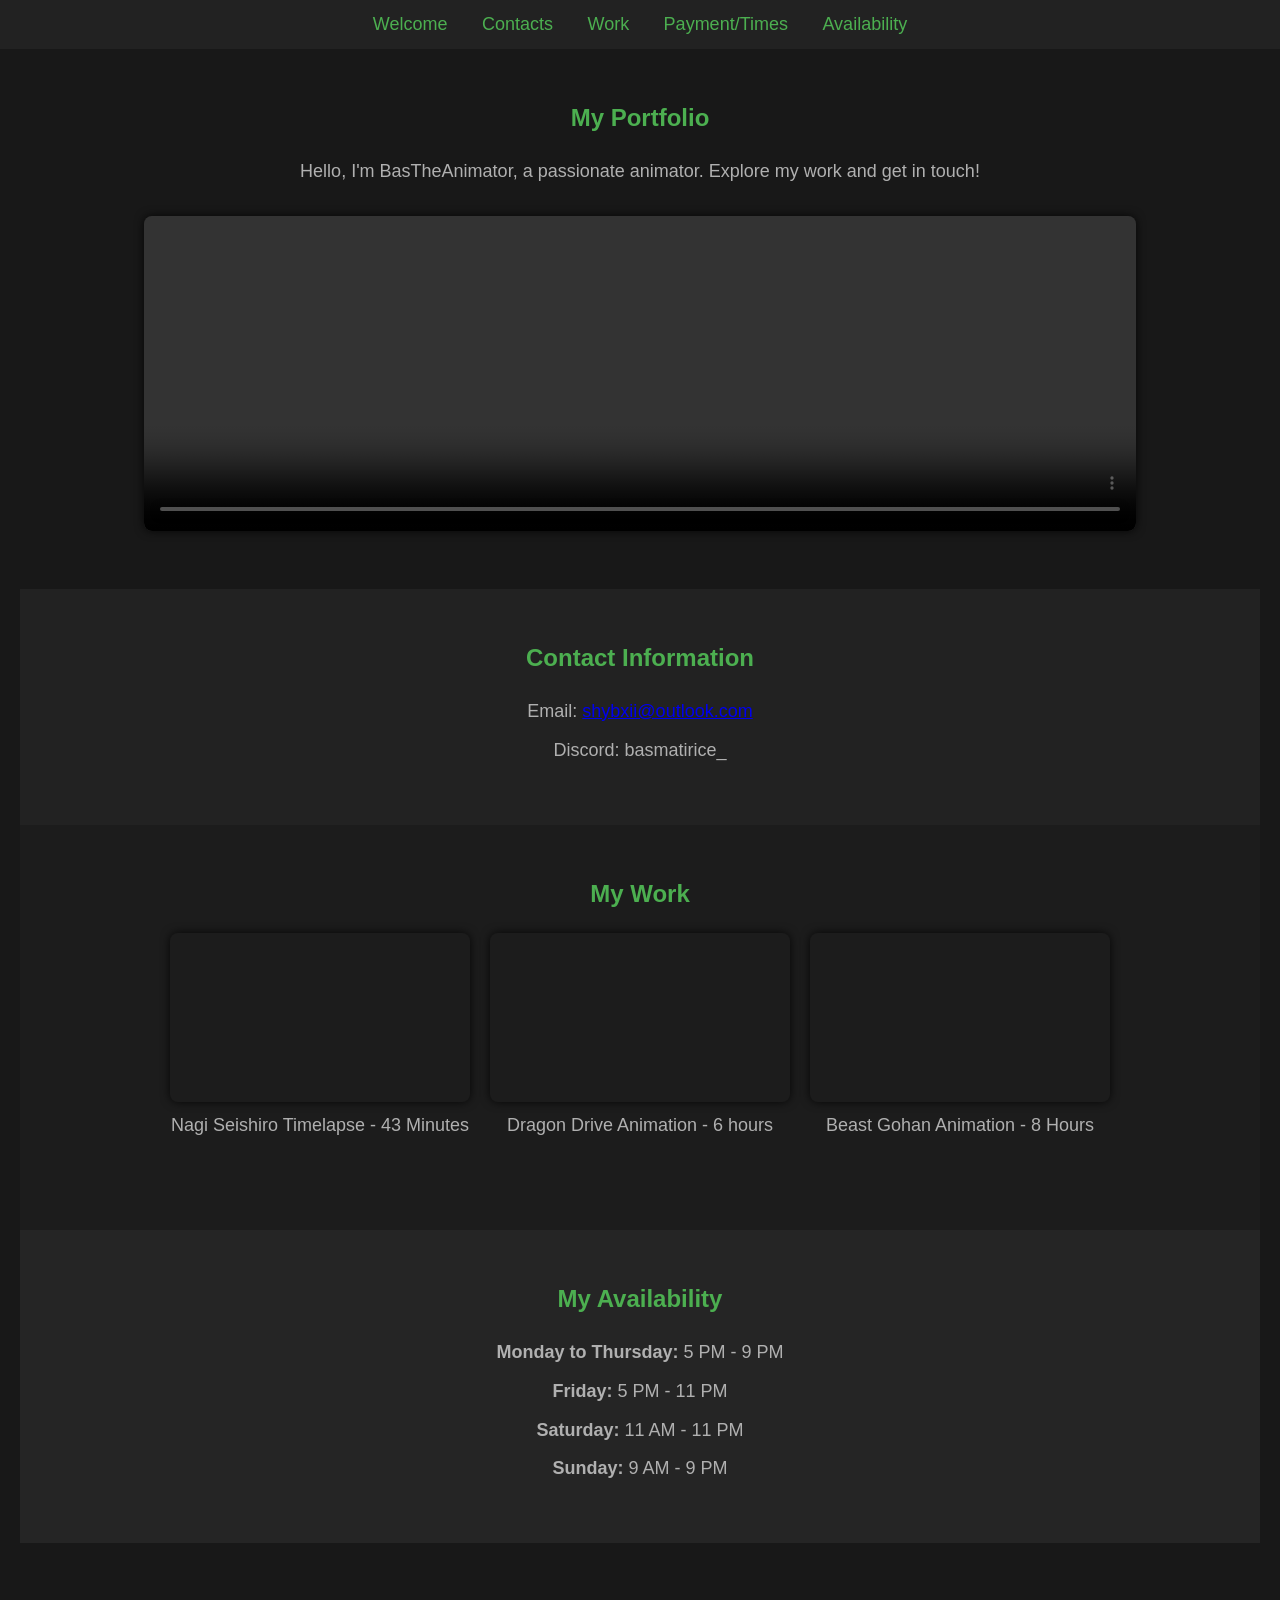
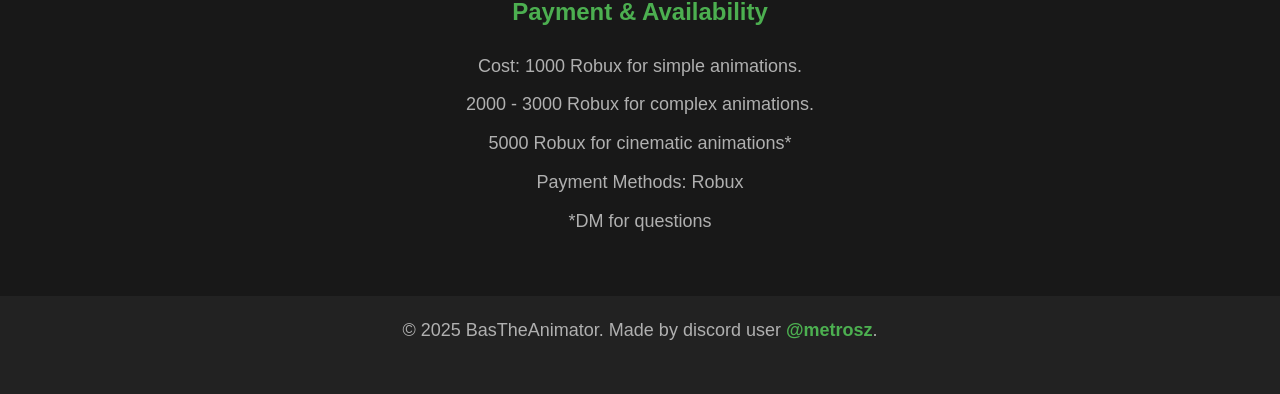
==== index.html @ d3ee1e42 "changed payment" ====
<!DOCTYPE html>
<html lang="en">
<head>
    <meta charset="UTF-8">
    <meta name="viewport" content="width=device-width, initial-scale=1.0">
    <title>BasTheAnimator Portfolio</title>
    <link rel="stylesheet" type="text/css" href="styles.css">
</head>
<body>
    <!-- Navigation Bar -->
    <nav>
        <ul>
            <li><a href="#welcome">Welcome</a></li>
            <li><a href="#contacts">Contacts</a></li>
            <li><a href="#work">Work</a></li>
            <li><a href="#payment-times">Payment/Times</a></li>
            <li><a href="#availability">Availability</a></li>
        </ul>
    </nav>

    <!-- Welcome Section -->
    <section id="welcome">
        <h1>My Portfolio</h1>
        <p>Hello, I'm BasTheAnimator, a passionate animator. Explore my work and get in touch!</p>
        <video controls autoplay muted loop width="80%" height="315">
            <source src="y2mate.com - Quick practice animation_1080p.mp4" type="video/mp4">
            Your browser does not support the video tag.
        </video>
    </section>

    <!-- Contacts Section -->
    <section id="contacts">
        <h2>Contact Information</h2>
        <ul>
            <li>Email: <a href="mailto:shybxii@outlook.com">shybxii@outlook.com</a></li>
            <li>Discord: basmatirice_</li>
        </ul>
    </section>

    <!-- Work Section -->
    <section id="work">
        <h2>My Work</h2>
        <ul>
            <li>
                <iframe width="300" height="169" src="https://www.youtube.com/embed/pqVkKJZVR_M" frameborder="0" allow="accelerometer; autoplay; clipboard-write; encrypted-media; gyroscope; picture-in-picture" allowfullscreen></iframe>
                <p>Nagi Seishiro Timelapse - 43 Minutes</p>
            </li>
            <li>
                <iframe width="300" height="169" src="https://www.youtube.com/embed/pGXO24V7-wM" frameborder="0" allow="accelerometer; autoplay; clipboard-write; encrypted-media; gyroscope; picture-in-picture" allowfullscreen></iframe>
                <p>Dragon Drive Animation - 6 hours</p>
            </li>
            <li>
                <iframe width="300" height="169" src="https://www.youtube.com/embed/mKWIWSO8eNU" frameborder="0" allow="accelerometer; autoplay; clipboard-write; encrypted-media; gyroscope; picture-in-picture" allowfullscreen></iframe>
                <p>Beast Gohan Animation - 8 Hours</p>
            </li>
        </ul>
    </section>

    <!-- Availability Section -->
    <section id="availability">
        <h2>My Availability</h2>
        <ul>
            <li><strong>Monday to Thursday:</strong> 5 PM - 9 PM</li>
            <li><strong>Friday:</strong> 5 PM - 11 PM</li>
            <li><strong>Saturday:</strong> 11 AM - 11 PM</li>
            <li><strong>Sunday:</strong> 9 AM - 9 PM</li>
        </ul>
    </section>

    <!-- Payment and Times Section -->
    <section id="payment">
        <h2>Payment & Availability</h2>
        <ul>
            <li>Cost: 1000 Robux for simple animations.</li>
            <li>2000 - 3000 Robux for complex animations.</li>
            <li>5000 Robux for cinematic animations*</li>
            <li>Payment Methods: Robux</li>
            <li>*DM for questions</li>
        </ul>
    </section>

    <!-- Footer -->
    <footer>
        <p>© 2025 BasTheAnimator. Made by discord user <a href="https://discord.com/users/metrosz" target="_blank">@metrosz</a>.</p>
    </footer>

    <!-- Link to JavaScript -->
    <script src="scripts.js"></script>
</body>
</html>
---- styles.css ----
/* Global Styles */
* {
    margin: 0;
    padding: 0;
    box-sizing: border-box;
    font-family: 'Arial', sans-serif;
}

/* Background and Text */
body {
    background-color: #181818; /* Darker background */
    color: #e0e0e0; /* Light grey text */
    line-height: 1.6;
}

/* Navigation Bar */
nav {
    background-color: #222; /* Dark background */
    padding: 10px;
}

nav ul {
    list-style-type: none;
    text-align: center;
}

nav ul li {
    display: inline-block;
    margin: 0 15px;
}

nav ul li a {
    color: #4caf50; /* Muted green color for links */
    text-decoration: none;
    font-size: 18px;
    transition: color 0.3s ease;
}

nav ul li a:hover {
    color: #80e27e; /* Light green on hover */
}

/* Section Styles */
section {
    padding: 50px 0;
    margin: 0 20px;
    text-align: center;
}

/* Alternating Section Backgrounds */
#welcome {
    background-color: #181818; /* Darkest background */
}

#contacts {
    background-color: #222; /* Darker grey */
}

#work {
    background-color: #1c1c1c; /* Even darker grey */
}

#availability {
    background-color: #252525; /* Slightly lighter dark grey */
}

#payment-times {
    background-color: #1f1f1f; /* Dark grey */
}

/* Headings */
h1, h2 {
    color: #4caf50; /* Muted green color for headings */
    margin-bottom: 20px;
}

p {
    font-size: 18px;
    color: #b0b0b0; /* Light grey for paragraphs */
    margin-bottom: 30px;
}

/* Video Section: Horizontally displayed videos */
#work ul {
    display: flex;
    justify-content: center;
    gap: 20px;
}

#work ul li {
    list-style-type: none;
}

video, iframe {
    max-width: 100%;
    border-radius: 8px;
    box-shadow: 0 0 10px rgba(0, 0, 0, 0.8);
}

#work ul li:first-child iframe {
    border: none; /* Remove border from the top video */
}

/* List Styles */
ul {
    list-style-type: none;
    margin: 0;
    padding: 0;
}

ul li {
    font-size: 18px;
    color: #b0b0b0;
    margin-bottom: 10px;
}

/* Footer Styles */
footer {
    background-color: #222; /* Dark footer */
    padding: 20px;
    text-align: center;
    color: #e0e0e0;
}

footer a {
    color: #4caf50;
    text-decoration: none;
    font-weight: bold;
}

footer a:hover {
    color: #80e27e;
}

/* Responsive Design */
@media (max-width: 768px) {
    nav ul li {
        display: block;
        margin: 10px 0;
    }

    section {
        padding: 30px 0;
    }

    h1, h2 {
        font-size: 24px;
    }

    /* Stack the videos vertically on smaller screens */
    #work ul {
        flex-direction: column;
    }
}
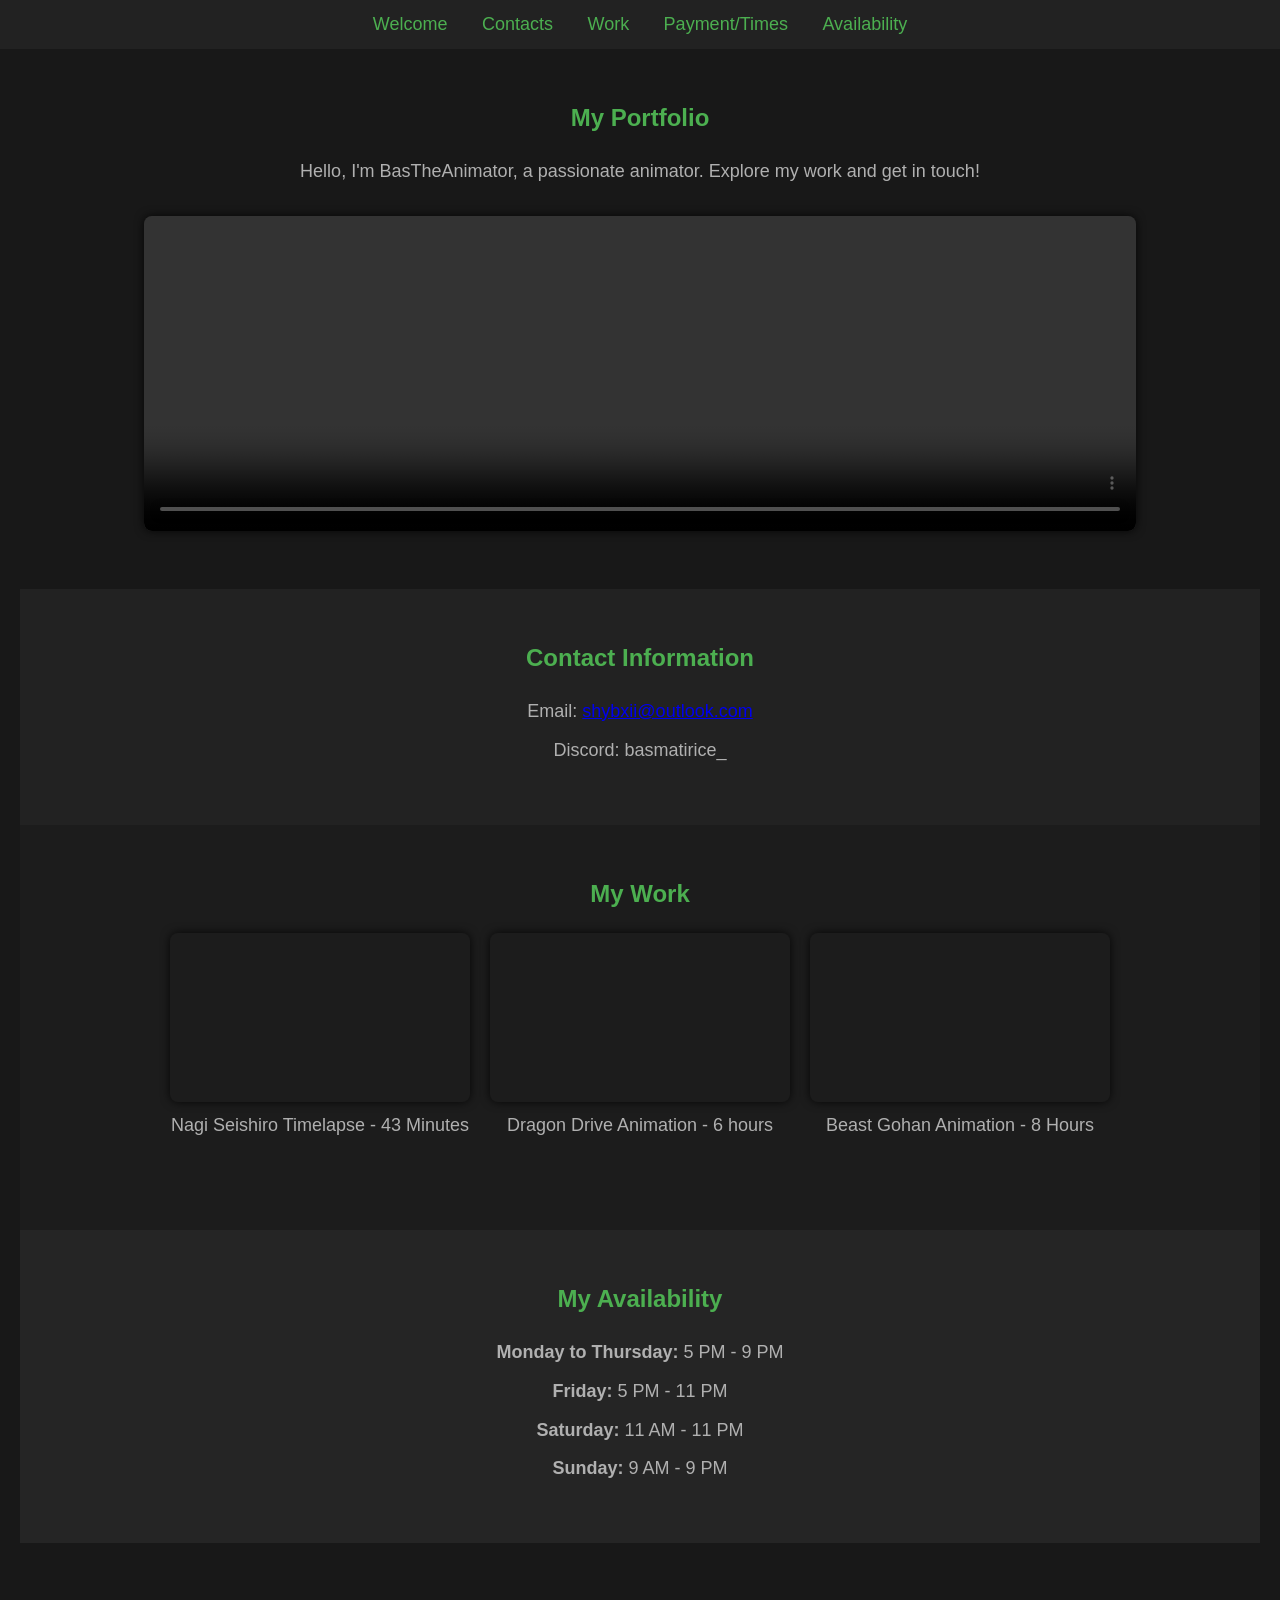
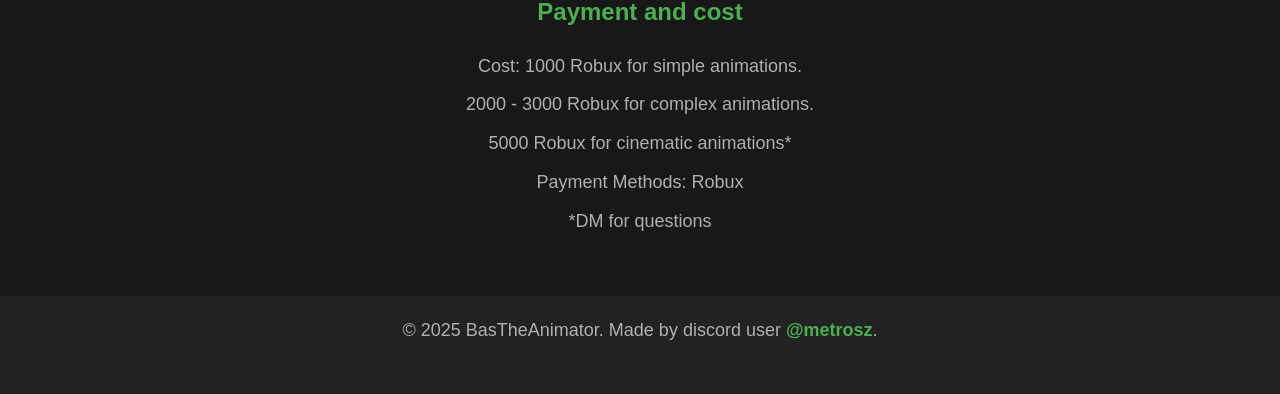
==== commit 0413c0b3: "Update index.html" ====
--- a/index.html
+++ b/index.html
@@ -69,7 +69,7 @@
 
     <!-- Payment and Times Section -->
     <section id="payment">
-        <h2>Payment & Availability</h2>
+        <h2>Payment and cost</h2>
         <ul>
             <li>Cost: 1000 Robux for simple animations.</li>
             <li>2000 - 3000 Robux for complex animations.</li>
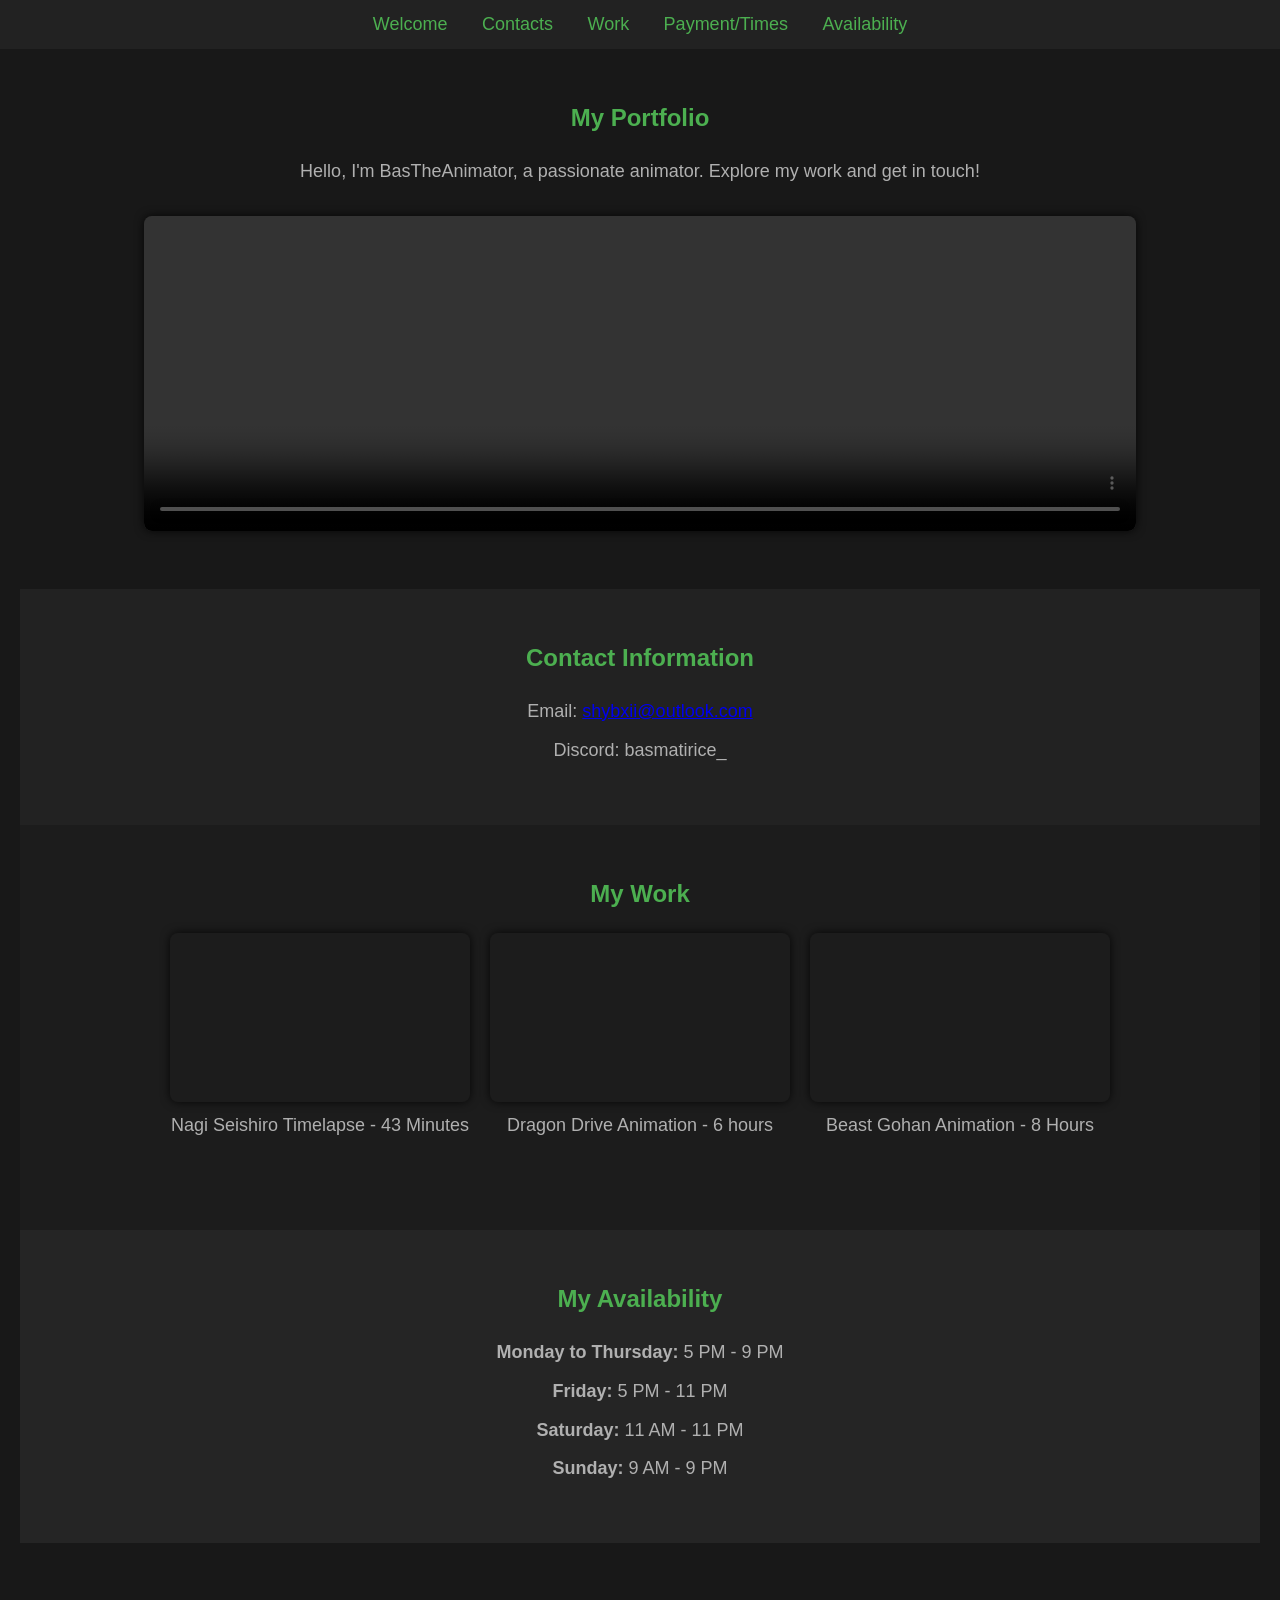
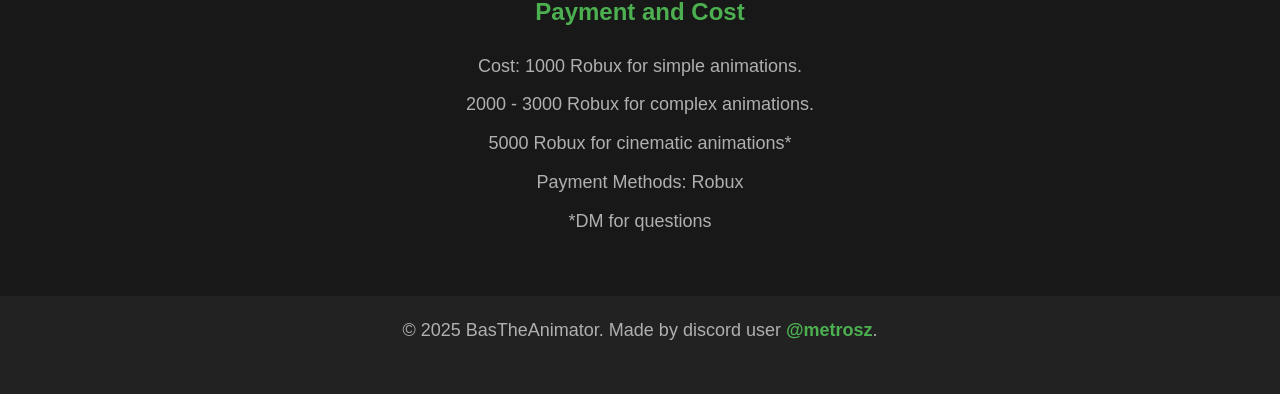
==== commit d2a0bbd1: "Update index.html" ====
--- a/index.html
+++ b/index.html
@@ -69,7 +69,7 @@
 
     <!-- Payment and Times Section -->
     <section id="payment">
-        <h2>Payment and cost</h2>
+        <h2>Payment and Cost</h2>
         <ul>
             <li>Cost: 1000 Robux for simple animations.</li>
             <li>2000 - 3000 Robux for complex animations.</li>
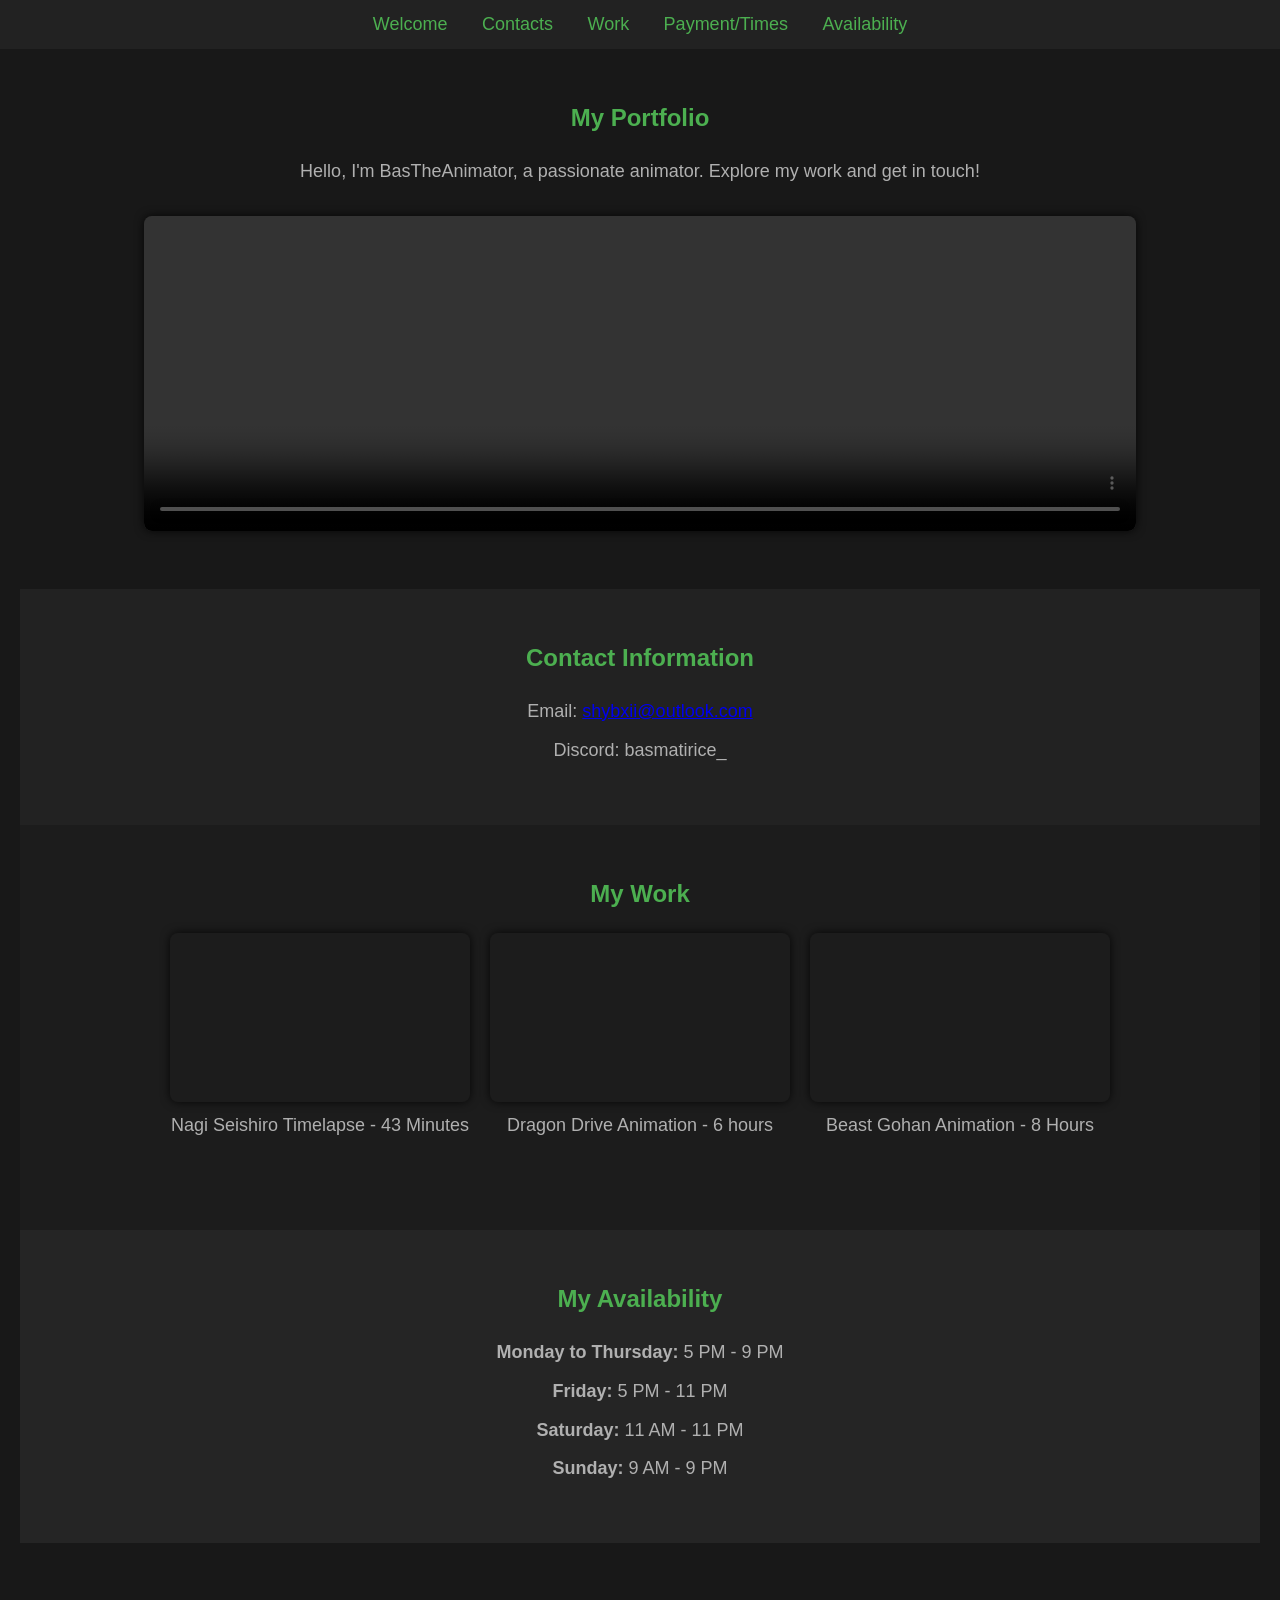
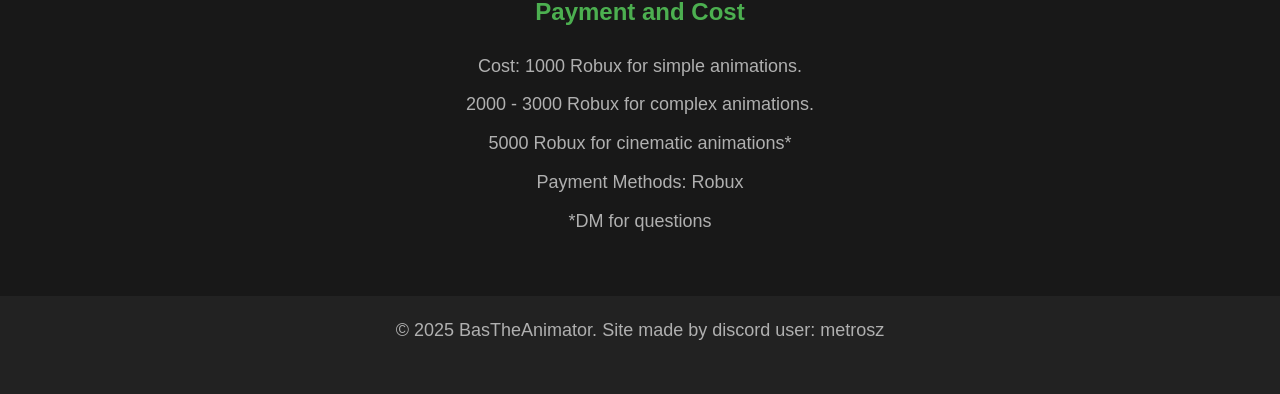
==== commit 6709d58c: "chnaged site mmade by metrosz to discord user" ====
--- a/index.html
+++ b/index.html
@@ -81,7 +81,7 @@
 
     <!-- Footer -->
     <footer>
-        <p>© 2025 BasTheAnimator. Made by discord user <a href="https://discord.com/users/metrosz" target="_blank">@metrosz</a>.</p>
+        <p>© 2025 BasTheAnimator. Site made by discord user: metrosz</p>
     </footer>
 
     <!-- Link to JavaScript -->
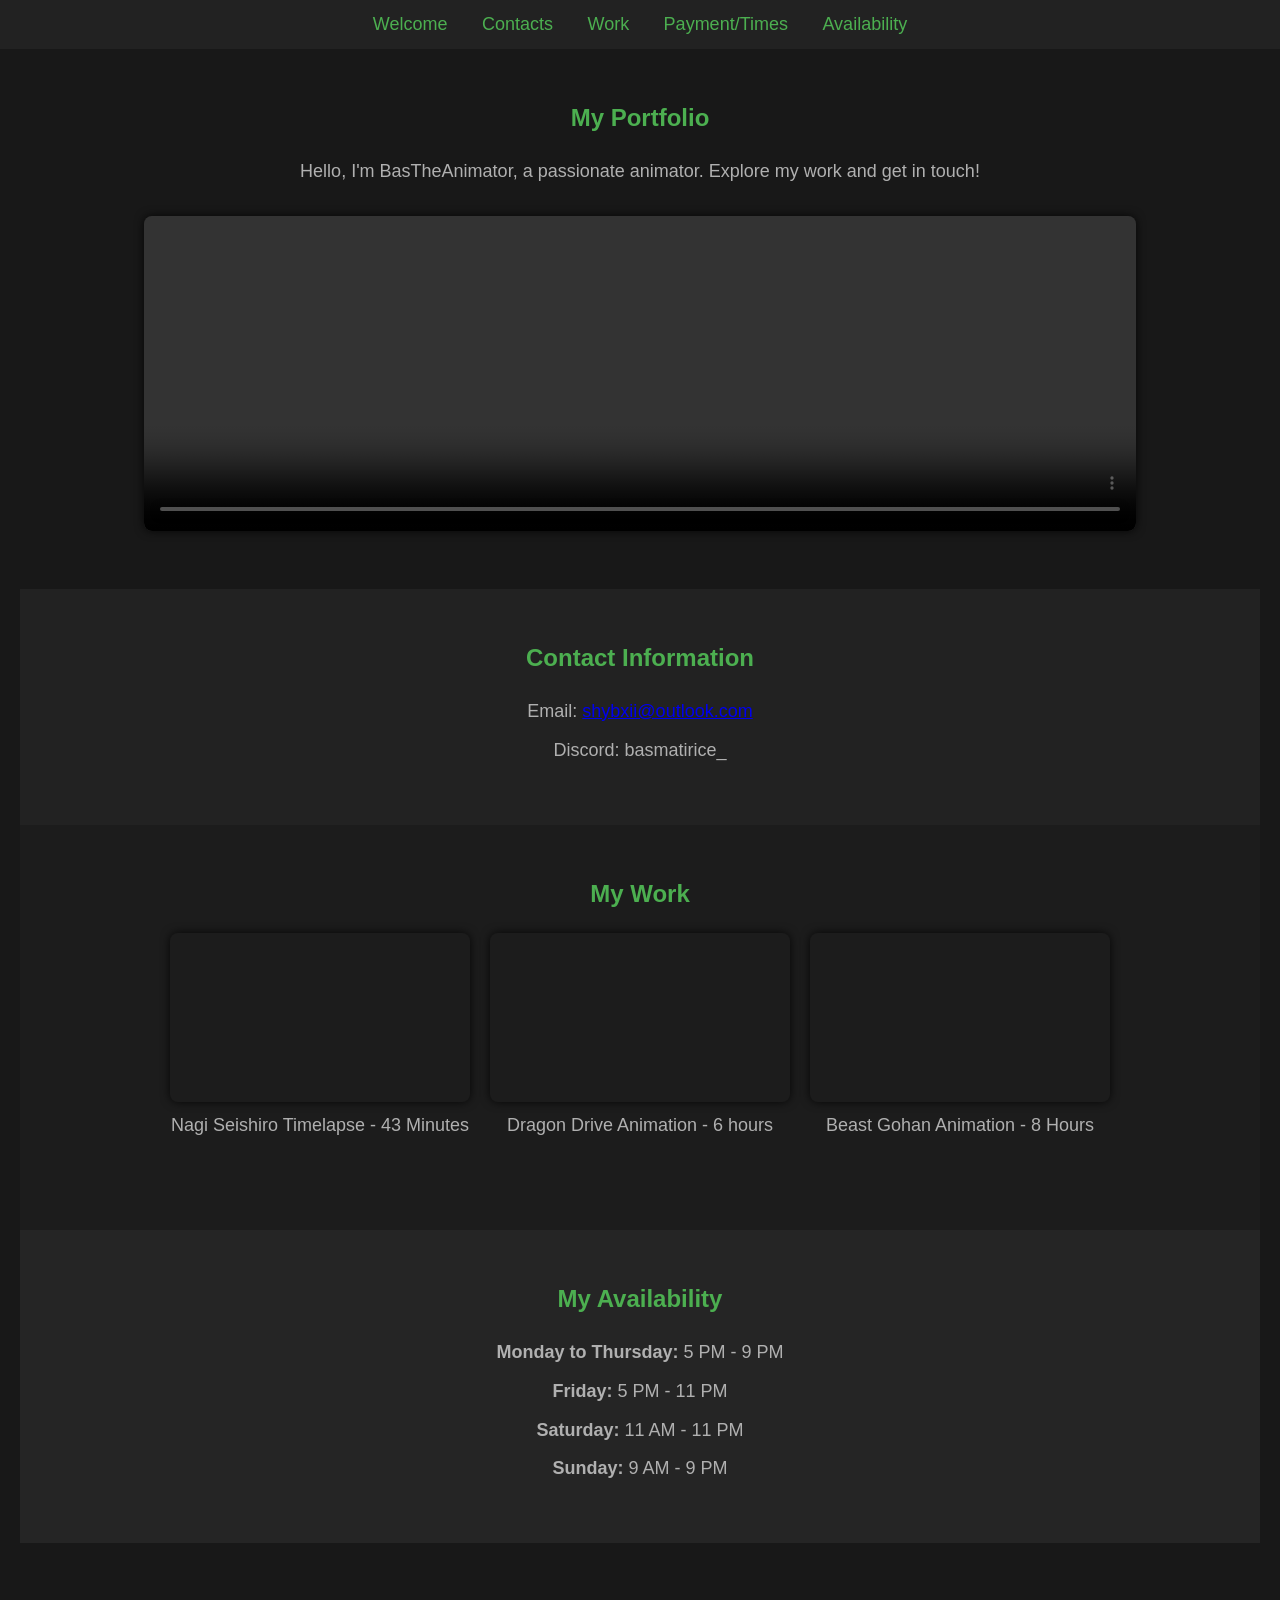
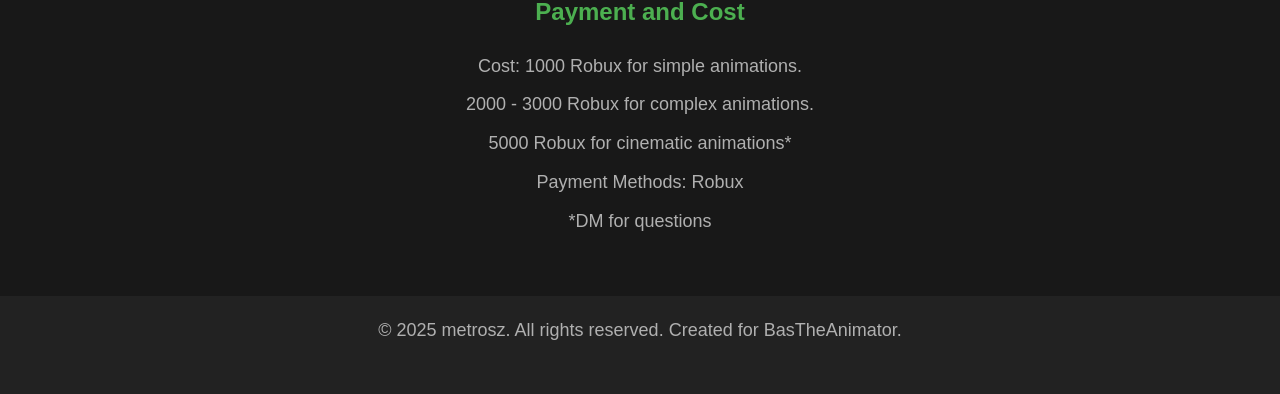
==== commit a7266d69: "Video not diplaying" ====
--- a/index.html
+++ b/index.html
@@ -81,7 +81,7 @@
 
     <!-- Footer -->
     <footer>
-        <p>© 2025 BasTheAnimator. Site made by discord user: metrosz</p>
+        <p>© 2025 metrosz. All rights reserved. Created for BasTheAnimator.</p>
     </footer>
 
     <!-- Link to JavaScript -->
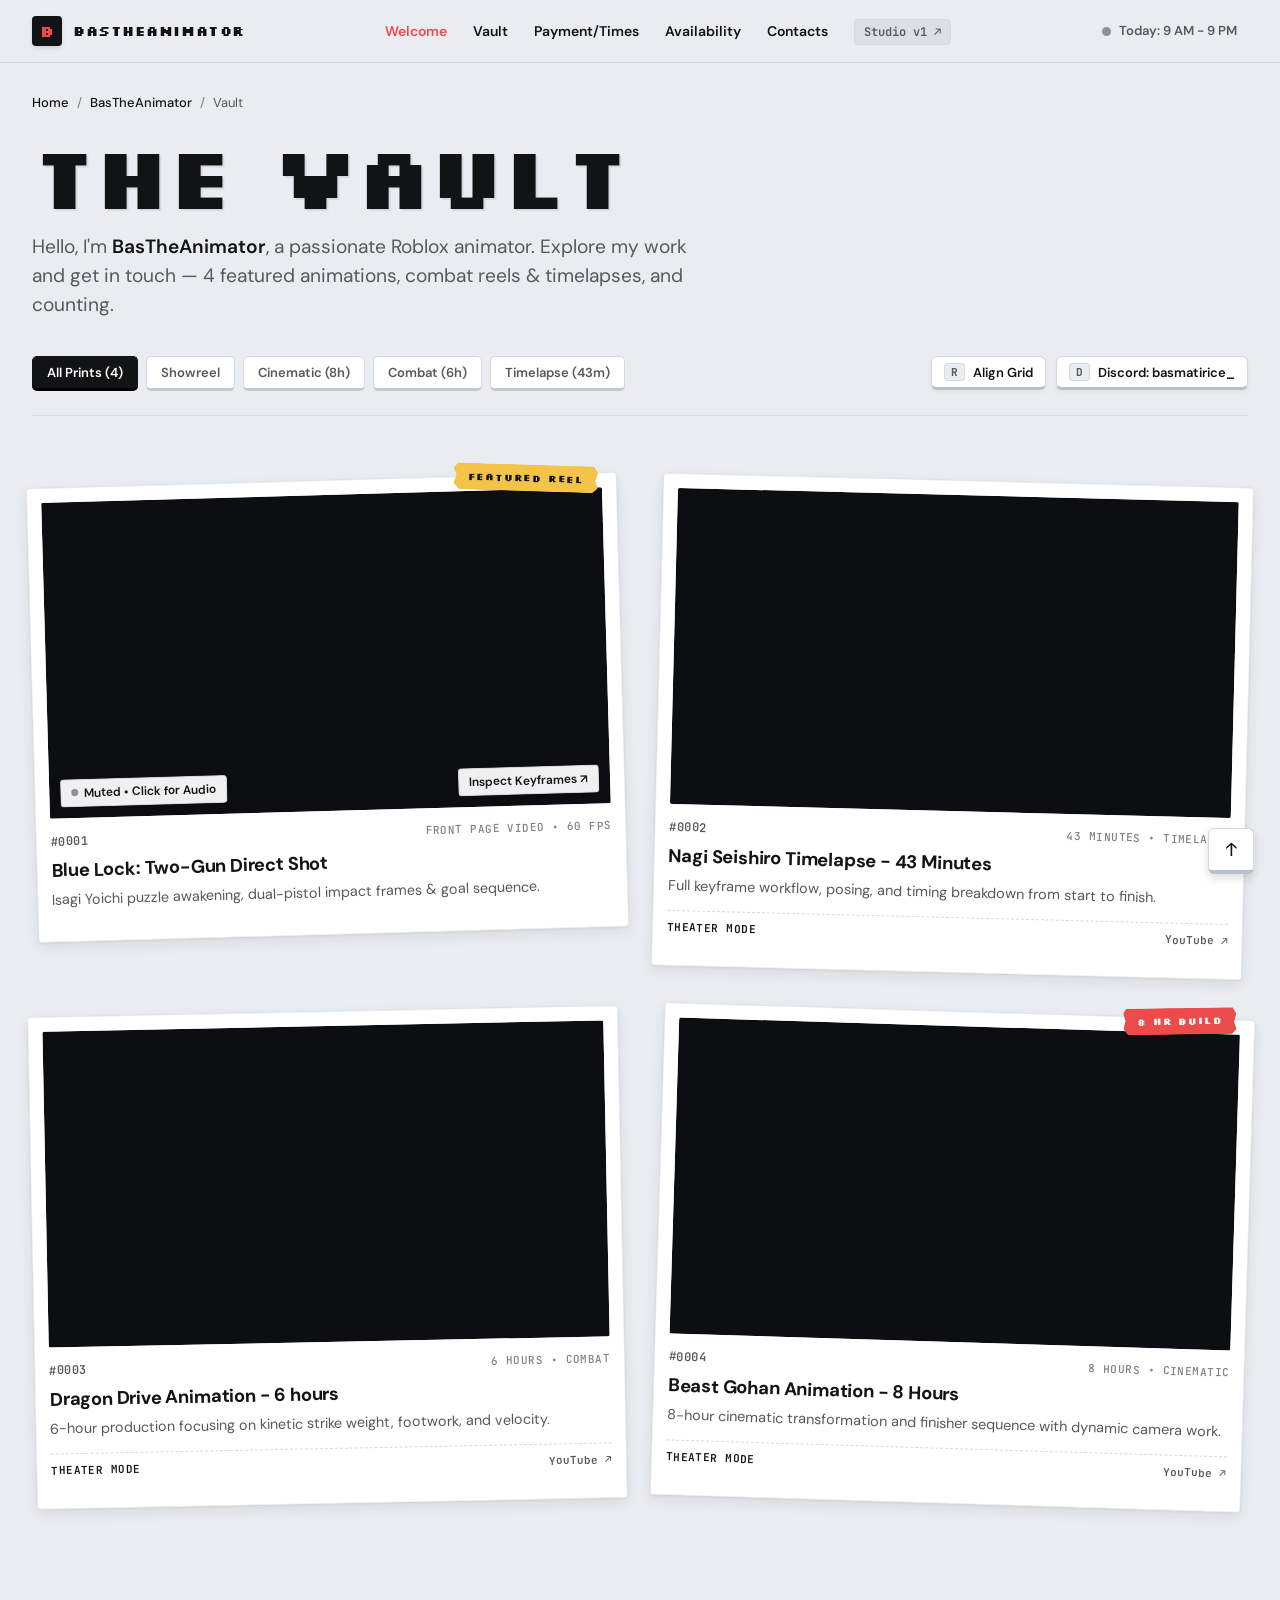
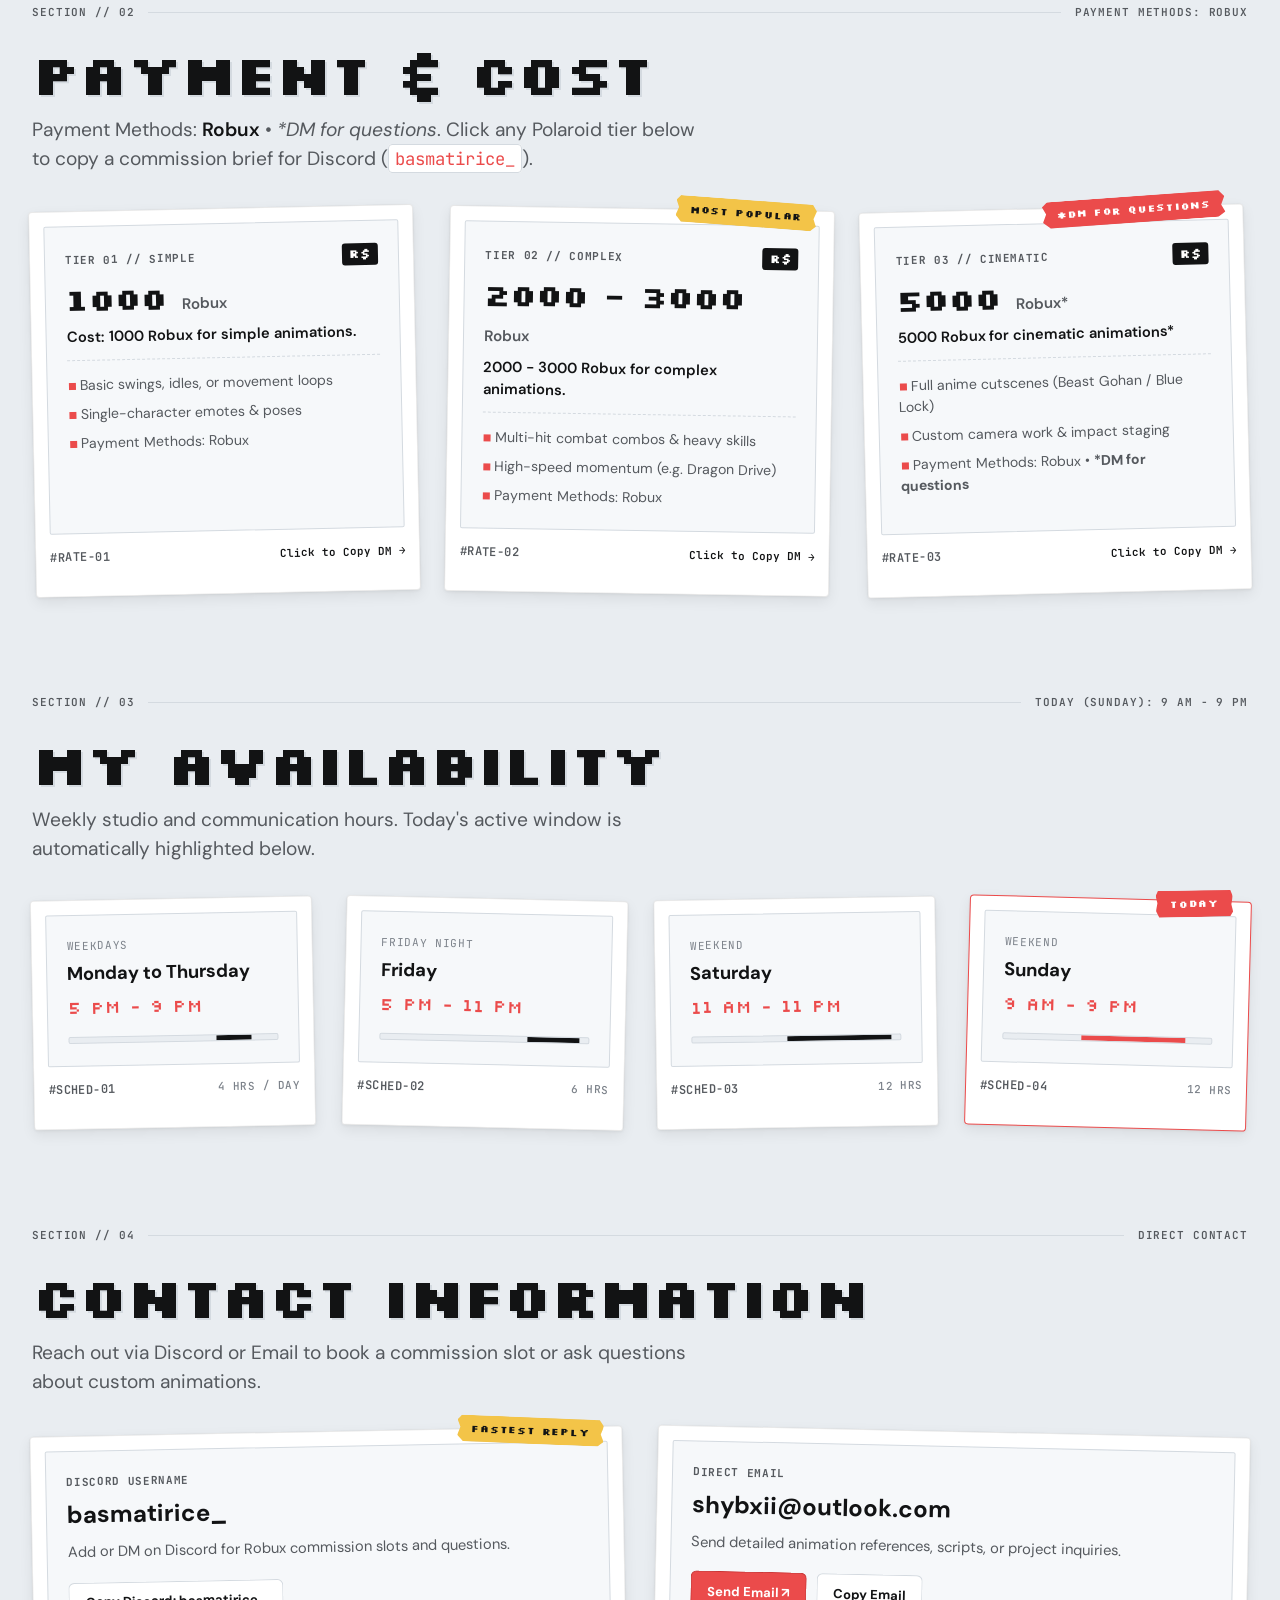
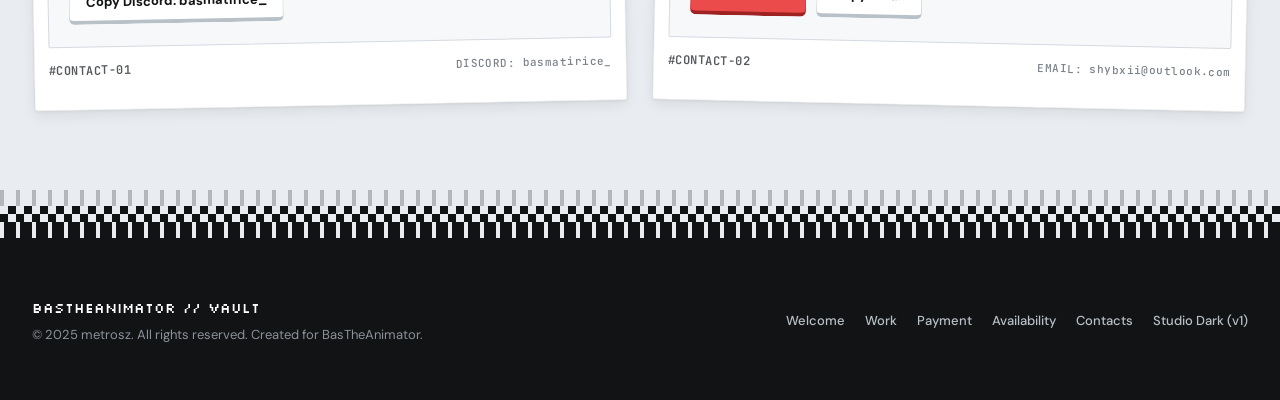
==== commit d91bfb45: "Redesign portfolio with Vault style and Studio Dark v1" ====
--- a/index.html
+++ b/index.html
@@ -3,88 +3,527 @@
 <head>
     <meta charset="UTF-8">
     <meta name="viewport" content="width=device-width, initial-scale=1.0">
-    <title>BasTheAnimator Portfolio</title>
+    <title>BasTheAnimator / THE VAULT — Roblox Animation Portfolio</title>
+    <meta name="description" content="Hello, I'm BasTheAnimator, a passionate Roblox animator. Explore my animation vault, Robux commission rates, availability, and contact info.">
+    <!-- Google Fonts: Silkscreen (8-bit Pixel Display), DM Sans (Clean UI Body), JetBrains Mono (Archive IDs) -->
+    <link rel="preconnect" href="https://fonts.googleapis.com">
+    <link rel="preconnect" href="https://fonts.gstatic.com" crossorigin>
+    <link href="https://fonts.googleapis.com/css2?family=DM+Sans:ital,opsz,wght@0,9..40,400;0,9..40,500;0,9..40,600;0,9..40,700;1,9..40,400&family=JetBrains+Mono:wght@400;500;600;700&family=Silkscreen:wght@400;700&display=swap" rel="stylesheet">
     <link rel="stylesheet" type="text/css" href="styles.css">
 </head>
 <body>
-    <!-- Navigation Bar -->
-    <nav>
-        <ul>
-            <li><a href="#welcome">Welcome</a></li>
-            <li><a href="#contacts">Contacts</a></li>
-            <li><a href="#work">Work</a></li>
-            <li><a href="#payment-times">Payment/Times</a></li>
-            <li><a href="#availability">Availability</a></li>
-        </ul>
-    </nav>
-
-    <!-- Welcome Section -->
-    <section id="welcome">
-        <h1>My Portfolio</h1>
-        <p>Hello, I'm BasTheAnimator, a passionate animator. Explore my work and get in touch!</p>
-        <video controls autoplay muted loop width="80%" height="315">
-            <source src="y2mate.com - Quick practice animation_1080p.mp4" type="video/mp4">
-            Your browser does not support the video tag.
-        </video>
-    </section>
-
-    <!-- Contacts Section -->
-    <section id="contacts">
-        <h2>Contact Information</h2>
-        <ul>
-            <li>Email: <a href="mailto:shybxii@outlook.com">shybxii@outlook.com</a></li>
-            <li>Discord: basmatirice_</li>
-        </ul>
-    </section>
-
-    <!-- Work Section -->
-    <section id="work">
-        <h2>My Work</h2>
-        <ul>
-            <li>
-                <iframe width="300" height="169" src="https://www.youtube.com/embed/pqVkKJZVR_M" frameborder="0" allow="accelerometer; autoplay; clipboard-write; encrypted-media; gyroscope; picture-in-picture" allowfullscreen></iframe>
-                <p>Nagi Seishiro Timelapse - 43 Minutes</p>
-            </li>
-            <li>
-                <iframe width="300" height="169" src="https://www.youtube.com/embed/pGXO24V7-wM" frameborder="0" allow="accelerometer; autoplay; clipboard-write; encrypted-media; gyroscope; picture-in-picture" allowfullscreen></iframe>
-                <p>Dragon Drive Animation - 6 hours</p>
-            </li>
-            <li>
-                <iframe width="300" height="169" src="https://www.youtube.com/embed/mKWIWSO8eNU" frameborder="0" allow="accelerometer; autoplay; clipboard-write; encrypted-media; gyroscope; picture-in-picture" allowfullscreen></iframe>
-                <p>Beast Gohan Animation - 8 Hours</p>
-            </li>
-        </ul>
-    </section>
-
-    <!-- Availability Section -->
-    <section id="availability">
-        <h2>My Availability</h2>
-        <ul>
-            <li><strong>Monday to Thursday:</strong> 5 PM - 9 PM</li>
-            <li><strong>Friday:</strong> 5 PM - 11 PM</li>
-            <li><strong>Saturday:</strong> 11 AM - 11 PM</li>
-            <li><strong>Sunday:</strong> 9 AM - 9 PM</li>
-        </ul>
-    </section>
-
-    <!-- Payment and Times Section -->
-    <section id="payment">
-        <h2>Payment and Cost</h2>
-        <ul>
-            <li>Cost: 1000 Robux for simple animations.</li>
-            <li>2000 - 3000 Robux for complex animations.</li>
-            <li>5000 Robux for cinematic animations*</li>
-            <li>Payment Methods: Robux</li>
-            <li>*DM for questions</li>
-        </ul>
-    </section>
-
-    <!-- Footer -->
-    <footer>
-        <p>© 2025 metrosz. All rights reserved. Created for BasTheAnimator.</p>
+    <!-- Top Header Bar (Ohnyfans / Vault Style) -->
+    <header class="vault-header" id="top">
+        <div class="vault-header__inner">
+            <!-- Left: Pixel Avatar + Wordmark -->
+            <a href="#welcome" class="vault-brand">
+                <span class="vault-brand__avatar" aria-hidden="true">
+                    <span class="avatar-pixel-icon">B</span>
+                </span>
+                <span class="vault-brand__wordmark">BASTHEANIMATOR</span>
+            </a>
+
+            <!-- Center: Clean Horizontal Nav Links -->
+            <nav class="vault-nav" aria-label="Primary Navigation">
+                <ul class="vault-nav__list" id="navLinks">
+                    <li><a href="#welcome" class="vault-nav__link">Welcome</a></li>
+                    <li><a href="#work" class="vault-nav__link is-active">Vault</a></li>
+                    <li><a href="#payment-times" class="vault-nav__link">Payment/Times</a></li>
+                    <li><a href="#availability" class="vault-nav__link">Availability</a></li>
+                    <li><a href="#contacts" class="vault-nav__link">Contacts</a></li>
+                    <li><a href="studio.html" class="vault-nav__link vault-nav__link--alt" title="Switch to saved Dark Studio design">Studio v1 &nearr;</a></li>
+                </ul>
+            </nav>
+
+            <!-- Right: Live Schedule Status Pill -->
+            <div class="vault-header__right">
+                <a href="#availability" class="live-pill" id="headerStatusPill" title="View weekly availability schedule">
+                    <span class="live-pill__dot" id="headerStatusDot"></span>
+                    <span class="live-pill__text" id="headerStatusText">Commissions Open</span>
+                </a>
+                <button class="mobile-toggle" id="mobileMenuBtn" aria-label="Toggle Menu" aria-expanded="false">
+                    <span></span><span></span><span></span>
+                </button>
+            </div>
+        </div>
+    </header>
+
+    <main class="vault-main">
+        <!-- Welcome & Vault Hero Section -->
+        <section id="welcome" class="vault-hero">
+            <div class="vault-container">
+                <!-- Breadcrumb -->
+                <nav class="breadcrumb" aria-label="Breadcrumb">
+                    <a href="#top">Home</a>
+                    <span class="breadcrumb__sep">/</span>
+                    <a href="#welcome">BasTheAnimator</a>
+                    <span class="breadcrumb__sep">/</span>
+                    <span class="breadcrumb__current">Vault</span>
+                </nav>
+
+                <!-- Giant Pixel Title -->
+                <div class="section-head">
+                    <h1 class="section-head__title">THE VAULT</h1>
+                    <p class="section-head__subtitle">
+                        Hello, I'm <strong>BasTheAnimator</strong>, a passionate Roblox animator. Explore my work and get in touch — 4 featured animations, combat reels &amp; timelapses, and counting.
+                    </p>
+                </div>
+
+                <!-- Desk Controls Bar: Filter Prints + Scatter Toggle -->
+                <div class="vault-toolbar">
+                    <div class="vault-filters" role="tablist" aria-label="Filter Vault Prints">
+                        <button type="button" class="vault-filter is-active" data-filter="all">All Prints (4)</button>
+                        <button type="button" class="vault-filter" data-filter="reel">Showreel</button>
+                        <button type="button" class="vault-filter" data-filter="cinematic">Cinematic (8h)</button>
+                        <button type="button" class="vault-filter" data-filter="combat">Combat (6h)</button>
+                        <button type="button" class="vault-filter" data-filter="timelapse">Timelapse (43m)</button>
+                    </div>
+
+                    <div class="vault-desk-actions">
+                        <button type="button" class="keycap-pill" id="toggleScatterBtn" title="Toggle polaroid tilt scatter">
+                            <span class="keycap-pill__key">R</span>
+                            <span id="scatterBtnLabel">Align Grid</span>
+                        </button>
+                        <button type="button" class="keycap-pill" data-copy="basmatirice_" title="Copy Discord username">
+                            <span class="keycap-pill__key">D</span>
+                            <span>Discord: basmatirice_</span>
+                        </button>
+                    </div>
+                </div>
+            </div>
+        </section>
+
+        <!-- Work Section: Polaroid Masonry Prints Grid -->
+        <section id="work" class="vault-work-section">
+            <div class="vault-container">
+                <div class="vault-index__grid" id="vaultGrid">
+
+                    <!-- Print #0001: Featured Showreel (frontpagevideo.mp4) -->
+                    <div class="vault-index__item" data-category="reel cinematic">
+                        <article class="print print--featured" style="--tilt: -1.6deg;">
+                            <!-- Yellow Torn Tape Sticker -->
+                            <div class="tape-sticker" aria-hidden="true">FEATURED REEL</div>
+
+                            <div class="print__frame print__frame--video">
+                                <video id="heroVideo" class="print__video" autoplay muted loop playsinline preload="auto">
+                                    <source src="frontpagevideo.mp4" type="video/mp4">
+                                    Your browser does not support the video tag.
+                                </video>
+                                <div class="print__overlay-controls">
+                                    <button type="button" class="print-chip" id="soundToggleBtn">
+                                        <span id="soundStatusDot" class="chip-dot"></span>
+                                        <span id="soundBtnLabel">Muted &bull; Click for Audio</span>
+                                    </button>
+                                    <button type="button" class="print-chip" id="openReelModalBtn">
+                                        <span>Inspect Keyframes &nearr;</span>
+                                    </button>
+                                </div>
+                            </div>
+
+                            <div class="print__chin">
+                                <div class="print__meta-row">
+                                    <span class="print__caption">#0001</span>
+                                    <span class="print__tag">FRONT PAGE VIDEO &bull; 60 FPS</span>
+                                </div>
+                                <h2 class="print__title">Blue Lock: Two-Gun Direct Shot</h2>
+                                <p class="print__desc">Isagi Yoichi puzzle awakening, dual-pistol impact frames &amp; goal sequence.</p>
+                            </div>
+                        </article>
+                    </div>
+
+                    <!-- Print #0002: Nagi Seishiro Timelapse - 43 Minutes -->
+                    <div class="vault-index__item" data-category="timelapse">
+                        <article class="print" style="--tilt: 1.45deg;">
+                            <div class="print__frame print__frame--embed">
+                                <iframe
+                                    src="https://www.youtube.com/embed/pqVkKJZVR_M"
+                                    title="Nagi Seishiro Timelapse - 43 Minutes"
+                                    loading="lazy"
+                                    allow="accelerometer; autoplay; clipboard-write; encrypted-media; gyroscope; picture-in-picture"
+                                    allowfullscreen>
+                                </iframe>
+                            </div>
+
+                            <div class="print__chin">
+                                <div class="print__meta-row">
+                                    <span class="print__caption">#0002</span>
+                                    <span class="print__tag">43 MINUTES &bull; TIMELAPSE</span>
+                                </div>
+                                <h2 class="print__title">Nagi Seishiro Timelapse - 43 Minutes</h2>
+                                <p class="print__desc">Full keyframe workflow, posing, and timing breakdown from start to finish.</p>
+                                <div class="print__links">
+                                    <button type="button" class="print__link-btn" data-yt="pqVkKJZVR_M" data-title="Nagi Seishiro Timelapse - 43 Minutes">Theater Mode</button>
+                                    <a href="https://www.youtube.com/watch?v=pqVkKJZVR_M" target="_blank" rel="noopener noreferrer" class="print__ext-link">YouTube &nearr;</a>
+                                </div>
+                            </div>
+                        </article>
+                    </div>
+
+                    <!-- Print #0003: Dragon Drive Animation - 6 hours -->
+                    <div class="vault-index__item" data-category="combat">
+                        <article class="print" style="--tilt: -1.15deg;">
+                            <div class="print__frame print__frame--embed">
+                                <iframe
+                                    src="https://www.youtube.com/embed/pGXO24V7-wM"
+                                    title="Dragon Drive Animation - 6 hours"
+                                    loading="lazy"
+                                    allow="accelerometer; autoplay; clipboard-write; encrypted-media; gyroscope; picture-in-picture"
+                                    allowfullscreen>
+                                </iframe>
+                            </div>
+
+                            <div class="print__chin">
+                                <div class="print__meta-row">
+                                    <span class="print__caption">#0003</span>
+                                    <span class="print__tag">6 HOURS &bull; COMBAT</span>
+                                </div>
+                                <h2 class="print__title">Dragon Drive Animation - 6 hours</h2>
+                                <p class="print__desc">6-hour production focusing on kinetic strike weight, footwork, and velocity.</p>
+                                <div class="print__links">
+                                    <button type="button" class="print__link-btn" data-yt="pGXO24V7-wM" data-title="Dragon Drive Animation - 6 hours">Theater Mode</button>
+                                    <a href="https://www.youtube.com/watch?v=pGXO24V7-wM" target="_blank" rel="noopener noreferrer" class="print__ext-link">YouTube &nearr;</a>
+                                </div>
+                            </div>
+                        </article>
+                    </div>
+
+                    <!-- Print #0004: Beast Gohan Animation - 8 Hours -->
+                    <div class="vault-index__item" data-category="cinematic combat">
+                        <article class="print" style="--tilt: 1.75deg;">
+                            <div class="tape-sticker tape-sticker--red" aria-hidden="true">8 HR BUILD</div>
+
+                            <div class="print__frame print__frame--embed">
+                                <iframe
+                                    src="https://www.youtube.com/embed/mKWIWSO8eNU"
+                                    title="Beast Gohan Animation - 8 Hours"
+                                    loading="lazy"
+                                    allow="accelerometer; autoplay; clipboard-write; encrypted-media; gyroscope; picture-in-picture"
+                                    allowfullscreen>
+                                </iframe>
+                            </div>
+
+                            <div class="print__chin">
+                                <div class="print__meta-row">
+                                    <span class="print__caption">#0004</span>
+                                    <span class="print__tag">8 HOURS &bull; CINEMATIC</span>
+                                </div>
+                                <h2 class="print__title">Beast Gohan Animation - 8 Hours</h2>
+                                <p class="print__desc">8-hour cinematic transformation and finisher sequence with dynamic camera work.</p>
+                                <div class="print__links">
+                                    <button type="button" class="print__link-btn" data-yt="mKWIWSO8eNU" data-title="Beast Gohan Animation - 8 Hours">Theater Mode</button>
+                                    <a href="https://www.youtube.com/watch?v=mKWIWSO8eNU" target="_blank" rel="noopener noreferrer" class="print__ext-link">YouTube &nearr;</a>
+                                </div>
+                            </div>
+                        </article>
+                    </div>
+
+                </div>
+            </div>
+        </section>
+
+        <!-- Payment and Cost Section (#payment & #payment-times) -->
+        <section id="payment-times" class="vault-section">
+            <div id="payment" class="anchor-alias"></div>
+            <div class="vault-container">
+                <div class="section-divider">
+                    <span class="section-divider__code">SECTION // 02</span>
+                    <span class="section-divider__line"></span>
+                    <span class="section-divider__meta">PAYMENT METHODS: ROBUX</span>
+                </div>
+
+                <div class="section-head section-head--compact">
+                    <h2 class="section-head__title section-head__title--md">PAYMENT &amp; COST</h2>
+                    <p class="section-head__subtitle">
+                        Payment Methods: <strong>Robux</strong> &bull; <em>*DM for questions</em>. Click any Polaroid tier below to copy a commission brief for Discord (<code>basmatirice_</code>).
+                    </p>
+                </div>
+
+                <!-- 3 Polaroid Rate Cards -->
+                <div class="polaroid-row polaroid-row--3">
+                    <!-- Tier 1: 1000 Robux -->
+                    <article class="print print--rate" style="--tilt: -1.2deg;" data-select-tier="Simple Animation (1000 Robux)">
+                        <div class="print__paper-body">
+                            <div class="rate-header">
+                                <span class="rate-badge">TIER 01 // SIMPLE</span>
+                                <span class="rate-currency">R$</span>
+                            </div>
+                            <div class="rate-price">1000 <span>Robux</span></div>
+                            <p class="rate-exact">Cost: 1000 Robux for simple animations.</p>
+                            <ul class="rate-list">
+                                <li>Basic swings, idles, or movement loops</li>
+                                <li>Single-character emotes &amp; poses</li>
+                                <li>Payment Methods: Robux</li>
+                            </ul>
+                        </div>
+                        <div class="print__chin">
+                            <div class="print__meta-row">
+                                <span class="print__caption">#RATE-01</span>
+                                <span class="print__action-hint">Click to Copy DM &rarr;</span>
+                            </div>
+                        </div>
+                    </article>
+
+                    <!-- Tier 2: 2000 - 3000 Robux -->
+                    <article class="print print--rate print--featured" style="--tilt: 0.9deg;" data-select-tier="Complex Animation (2000 - 3000 Robux)">
+                        <div class="tape-sticker" aria-hidden="true">MOST POPULAR</div>
+                        <div class="print__paper-body">
+                            <div class="rate-header">
+                                <span class="rate-badge">TIER 02 // COMPLEX</span>
+                                <span class="rate-currency">R$</span>
+                            </div>
+                            <div class="rate-price">2000 - 3000 <span>Robux</span></div>
+                            <p class="rate-exact">2000 - 3000 Robux for complex animations.</p>
+                            <ul class="rate-list">
+                                <li>Multi-hit combat combos &amp; heavy skills</li>
+                                <li>High-speed momentum (e.g. Dragon Drive)</li>
+                                <li>Payment Methods: Robux</li>
+                            </ul>
+                        </div>
+                        <div class="print__chin">
+                            <div class="print__meta-row">
+                                <span class="print__caption">#RATE-02</span>
+                                <span class="print__action-hint">Click to Copy DM &rarr;</span>
+                            </div>
+                        </div>
+                    </article>
+
+                    <!-- Tier 3: 5000 Robux* -->
+                    <article class="print print--rate" style="--tilt: -1.4deg;" data-select-tier="Cinematic Animation (5000 Robux*)">
+                        <div class="tape-sticker tape-sticker--red" aria-hidden="true">*DM FOR QUESTIONS</div>
+                        <div class="print__paper-body">
+                            <div class="rate-header">
+                                <span class="rate-badge">TIER 03 // CINEMATIC</span>
+                                <span class="rate-currency">R$</span>
+                            </div>
+                            <div class="rate-price">5000 <span>Robux*</span></div>
+                            <p class="rate-exact">5000 Robux for cinematic animations*</p>
+                            <ul class="rate-list">
+                                <li>Full anime cutscenes (Beast Gohan / Blue Lock)</li>
+                                <li>Custom camera work &amp; impact staging</li>
+                                <li>Payment Methods: Robux &bull; <strong>*DM for questions</strong></li>
+                            </ul>
+                        </div>
+                        <div class="print__chin">
+                            <div class="print__meta-row">
+                                <span class="print__caption">#RATE-03</span>
+                                <span class="print__action-hint">Click to Copy DM &rarr;</span>
+                            </div>
+                        </div>
+                    </article>
+                </div>
+            </div>
+        </section>
+
+        <!-- Availability Section (#availability) -->
+        <section id="availability" class="vault-section">
+            <div class="vault-container">
+                <div class="section-divider">
+                    <span class="section-divider__code">SECTION // 03</span>
+                    <span class="section-divider__line"></span>
+                    <span class="section-divider__meta" id="todayScheduleBanner">CHECKING SCHEDULE...</span>
+                </div>
+
+                <div class="section-head section-head--compact">
+                    <h2 class="section-head__title section-head__title--md">MY AVAILABILITY</h2>
+                    <p class="section-head__subtitle">
+                        Weekly studio and communication hours. Today's active window is automatically highlighted below.
+                    </p>
+                </div>
+
+                <div class="polaroid-row polaroid-row--4">
+                    <!-- Monday to Thursday -->
+                    <article class="print print--schedule" style="--tilt: -1.1deg;" data-days="1,2,3,4">
+                        <div class="tape-sticker tape-sticker--red today-sticker hidden">TODAY</div>
+                        <div class="print__paper-body">
+                            <span class="sched-tag">WEEKDAYS</span>
+                            <h3 class="sched-day">Monday to Thursday</h3>
+                            <p class="sched-time">5 PM - 9 PM</p>
+                            <div class="sched-meter"><span style="left:70.8%;width:16.7%"></span></div>
+                        </div>
+                        <div class="print__chin">
+                            <div class="print__meta-row">
+                                <span class="print__caption">#SCHED-01</span>
+                                <span class="print__tag">4 HRS / DAY</span>
+                            </div>
+                        </div>
+                    </article>
+
+                    <!-- Friday -->
+                    <article class="print print--schedule" style="--tilt: 1.3deg;" data-days="5">
+                        <div class="tape-sticker tape-sticker--red today-sticker hidden">TODAY</div>
+                        <div class="print__paper-body">
+                            <span class="sched-tag">FRIDAY NIGHT</span>
+                            <h3 class="sched-day">Friday</h3>
+                            <p class="sched-time">5 PM - 11 PM</p>
+                            <div class="sched-meter"><span style="left:70.8%;width:25%"></span></div>
+                        </div>
+                        <div class="print__chin">
+                            <div class="print__meta-row">
+                                <span class="print__caption">#SCHED-02</span>
+                                <span class="print__tag">6 HRS</span>
+                            </div>
+                        </div>
+                    </article>
+
+                    <!-- Saturday -->
+                    <article class="print print--schedule" style="--tilt: -0.9deg;" data-days="6">
+                        <div class="tape-sticker tape-sticker--red today-sticker hidden">TODAY</div>
+                        <div class="print__paper-body">
+                            <span class="sched-tag">WEEKEND</span>
+                            <h3 class="sched-day">Saturday</h3>
+                            <p class="sched-time">11 AM - 11 PM</p>
+                            <div class="sched-meter"><span style="left:45.8%;width:50%"></span></div>
+                        </div>
+                        <div class="print__chin">
+                            <div class="print__meta-row">
+                                <span class="print__caption">#SCHED-03</span>
+                                <span class="print__tag">12 HRS</span>
+                            </div>
+                        </div>
+                    </article>
+
+                    <!-- Sunday -->
+                    <article class="print print--schedule" style="--tilt: 1.5deg;" data-days="0">
+                        <div class="tape-sticker tape-sticker--red today-sticker hidden">TODAY</div>
+                        <div class="print__paper-body">
+                            <span class="sched-tag">WEEKEND</span>
+                            <h3 class="sched-day">Sunday</h3>
+                            <p class="sched-time">9 AM - 9 PM</p>
+                            <div class="sched-meter"><span style="left:37.5%;width:50%"></span></div>
+                        </div>
+                        <div class="print__chin">
+                            <div class="print__meta-row">
+                                <span class="print__caption">#SCHED-04</span>
+                                <span class="print__tag">12 HRS</span>
+                            </div>
+                        </div>
+                    </article>
+                </div>
+            </div>
+        </section>
+
+        <!-- Contacts Section (#contacts) -->
+        <section id="contacts" class="vault-section vault-section--last">
+            <div class="vault-container">
+                <div class="section-divider">
+                    <span class="section-divider__code">SECTION // 04</span>
+                    <span class="section-divider__line"></span>
+                    <span class="section-divider__meta">DIRECT CONTACT</span>
+                </div>
+
+                <div class="section-head section-head--compact">
+                    <h2 class="section-head__title section-head__title--md">CONTACT INFORMATION</h2>
+                    <p class="section-head__subtitle">
+                        Reach out via Discord or Email to book a commission slot or ask questions about custom animations.
+                    </p>
+                </div>
+
+                <div class="polaroid-row polaroid-row--2">
+                    <!-- Discord Contact Print -->
+                    <article class="print print--contact" style="--tilt: -1.1deg;">
+                        <div class="tape-sticker" aria-hidden="true">FASTEST REPLY</div>
+                        <div class="print__paper-body contact-paper">
+                            <span class="rate-badge">DISCORD USERNAME</span>
+                            <h3 class="contact-value">basmatirice_</h3>
+                            <p class="contact-sub">Add or DM on Discord for Robux commission slots and questions.</p>
+                            <div class="contact-actions">
+                                <button type="button" class="keycap-btn" data-copy="basmatirice_">
+                                    <span>Copy Discord: basmatirice_</span>
+                                </button>
+                            </div>
+                        </div>
+                        <div class="print__chin">
+                            <div class="print__meta-row">
+                                <span class="print__caption">#CONTACT-01</span>
+                                <span class="print__tag">DISCORD: basmatirice_</span>
+                            </div>
+                        </div>
+                    </article>
+
+                    <!-- Email Contact Print -->
+                    <article class="print print--contact" style="--tilt: 1.25deg;">
+                        <div class="print__paper-body contact-paper">
+                            <span class="rate-badge">DIRECT EMAIL</span>
+                            <h3 class="contact-value">
+                                <a href="mailto:shybxii@outlook.com">shybxii@outlook.com</a>
+                            </h3>
+                            <p class="contact-sub">Send detailed animation references, scripts, or project inquiries.</p>
+                            <div class="contact-actions">
+                                <a href="mailto:shybxii@outlook.com" class="keycap-btn keycap-btn--red">
+                                    <span>Send Email &nearr;</span>
+                                </a>
+                                <button type="button" class="keycap-btn" data-copy="shybxii@outlook.com">
+                                    <span>Copy Email</span>
+                                </button>
+                            </div>
+                        </div>
+                        <div class="print__chin">
+                            <div class="print__meta-row">
+                                <span class="print__caption">#CONTACT-02</span>
+                                <span class="print__tag">EMAIL: shybxii@outlook.com</span>
+                            </div>
+                        </div>
+                    </article>
+                </div>
+            </div>
+        </section>
+    </main>
+
+    <!-- 8-Bit Pixel Dither Dissolve Boundary (Signature Ohnyfans Effect) -->
+    <div class="dither-transition" aria-hidden="true">
+        <div class="dither-row dither-row--1"></div>
+        <div class="dither-row dither-row--2"></div>
+        <div class="dither-row dither-row--3"></div>
+        <div class="dither-row dither-row--4"></div>
+    </div>
+
+    <!-- Dark Charcoal Footer (#121314) -->
+    <footer class="vault-footer">
+        <div class="vault-container vault-footer__inner">
+            <div class="vault-footer__left">
+                <span class="vault-footer__logo">BASTHEANIMATOR // VAULT</span>
+                <p class="vault-footer__copy">© 2025 metrosz. All rights reserved. Created for BasTheAnimator.</p>
+            </div>
+            <div class="vault-footer__links">
+                <a href="#welcome">Welcome</a>
+                <a href="#work">Work</a>
+                <a href="#payment-times">Payment</a>
+                <a href="#availability">Availability</a>
+                <a href="#contacts">Contacts</a>
+                <a href="studio.html">Studio Dark (v1)</a>
+            </div>
+        </div>
     </footer>
 
-    <!-- Link to JavaScript -->
+    <!-- Mechanical Keyboard Keycap Back-To-Top Button -->
+    <button type="button" class="back-to-top" id="backToTopBtn" aria-label="Back to top" title="Back to top">
+        ↑
+    </button>
+
+    <!-- Lightbox / Polaroid Inspector Modal -->
+    <div class="vault-modal hidden" id="vaultModal" role="dialog" aria-modal="true" aria-labelledby="modalTitle">
+        <div class="vault-modal__backdrop" id="modalBackdrop"></div>
+        <div class="vault-modal__polaroid">
+            <div class="vault-modal__top">
+                <span class="vault-modal__id" id="modalCaption">#0001 // INSPECTOR</span>
+                <button type="button" class="keycap-close" id="closeModalBtn" aria-label="Close modal">ESC</button>
+            </div>
+            <div class="vault-modal__stage" id="modalStage">
+                <!-- Populated dynamically with video + frame controls or YouTube embed -->
+            </div>
+            <div class="vault-modal__chin">
+                <h3 id="modalTitle">Blue Lock: Two-Gun Direct Shot</h3>
+                <div class="vault-modal__controls" id="modalExtraControls"></div>
+            </div>
+        </div>
+    </div>
+
+    <!-- Tactile Toast Notification -->
+    <div class="vault-toast" id="copyToast" role="status" aria-live="polite">
+        <span class="vault-toast__tape">COPIED</span>
+        <span id="toastMessage">Copied to clipboard!</span>
+    </div>
+
     <script src="scripts.js"></script>
 </body>
 </html>
--- a/styles.css
+++ b/styles.css
@@ -1,154 +1,1195 @@
-/* Global Styles */
-* {
+/* ==========================================================================
+   BasTheAnimator — "THE VAULT" Stylesheet (Inspired by ohnyfans.com/vault)
+   ========================================================================== */
+
+:root {
+    --bg-canvas: #e9edf1;
+    --bg-paper: #ffffff;
+    --bg-paper-subtle: #f6f8fa;
+    --bg-dark: #121314;
+
+    --text-ink: #121314;
+    --text-muted: #55595e;
+    --text-faint: #7c828a;
+
+    --border-light: #d4dae0;
+    --border-card: rgba(18, 19, 20, 0.09);
+
+    --accent-red: #eb4b4b;
+    --accent-yellow: #f3c448;
+    --accent-green: #22c55e;
+
+    --font-pixel: 'Silkscreen', monospace;
+    --font-sans: 'DM Sans', system-ui, -apple-system, sans-serif;
+    --font-mono: 'JetBrains Mono', monospace;
+
+    --shadow-polaroid: 0 5px 14px rgba(18, 19, 20, 0.07), 0 1px 3px rgba(18, 19, 20, 0.05);
+    --shadow-polaroid-hover: 0 20px 38px rgba(18, 19, 20, 0.15), 0 5px 12px rgba(18, 19, 20, 0.08);
+}
+
+*, *::before, *::after {
     margin: 0;
     padding: 0;
     box-sizing: border-box;
-    font-family: 'Arial', sans-serif;
-}
-
-/* Background and Text */
+}
+
+html {
+    scroll-behavior: smooth;
+    scroll-padding-top: 84px;
+}
+
 body {
-    background-color: #181818; /* Darker background */
-    color: #e0e0e0; /* Light grey text */
-    line-height: 1.6;
-}
-
-/* Navigation Bar */
-nav {
-    background-color: #222; /* Dark background */
-    padding: 10px;
-}
-
-nav ul {
-    list-style-type: none;
-    text-align: center;
-}
-
-nav ul li {
-    display: inline-block;
-    margin: 0 15px;
-}
-
-nav ul li a {
-    color: #4caf50; /* Muted green color for links */
+    background-color: var(--bg-canvas);
+    color: var(--text-ink);
+    font-family: var(--font-sans);
+    line-height: 1.5;
+    -webkit-font-smoothing: antialiased;
+    overflow-x: hidden;
+}
+
+.hidden {
+    display: none !important;
+}
+
+.anchor-alias {
+    position: relative;
+    top: -88px;
+    visibility: hidden;
+}
+
+.vault-container {
+    width: 100%;
+    max-width: 1380px;
+    margin: 0 auto;
+    padding: 0 32px;
+}
+
+/* ==========================================================================
+   Top Header Bar (Ohnyfans / Vault Layout)
+   ========================================================================== */
+
+.vault-header {
+    position: sticky;
+    top: 0;
+    z-index: 100;
+    background: rgba(233, 237, 241, 0.92);
+    backdrop-filter: blur(10px);
+    -webkit-backdrop-filter: blur(10px);
+    border-bottom: 1px solid var(--border-light);
+}
+
+.vault-header__inner {
+    max-width: 1440px;
+    margin: 0 auto;
+    padding: 16px 32px;
+    display: flex;
+    align-items: center;
+    justify-content: space-between;
+    gap: 20px;
+}
+
+.vault-brand {
+    display: inline-flex;
+    align-items: center;
+    gap: 11px;
     text-decoration: none;
+    color: var(--text-ink);
+}
+
+.vault-brand__avatar {
+    width: 30px;
+    height: 30px;
+    border-radius: 4px;
+    background: var(--text-ink);
+    color: #ffffff;
+    display: inline-flex;
+    align-items: center;
+    justify-content: center;
+    border: 1px solid rgba(18, 19, 20, 0.2);
+    box-shadow: 0 2px 4px rgba(0, 0, 0, 0.12);
+}
+
+.avatar-pixel-icon {
+    font-family: var(--font-pixel);
+    font-size: 16px;
+    font-weight: 700;
+    color: var(--accent-red);
+    line-height: 1;
+}
+
+.vault-brand__wordmark {
+    font-family: var(--font-pixel);
+    font-size: 14px;
+    font-weight: 700;
+    letter-spacing: 0.04em;
+    color: var(--text-ink);
+}
+
+.vault-nav__list {
+    display: flex;
+    align-items: center;
+    list-style: none;
+    gap: 26px;
+}
+
+.vault-nav__link {
+    text-decoration: none;
+    font-family: var(--font-sans);
+    font-size: 14px;
+    font-weight: 600;
+    color: var(--text-ink);
+    transition: color 0.15s ease;
+    position: relative;
+}
+
+.vault-nav__link:hover,
+.vault-nav__link.is-active {
+    color: var(--accent-red);
+}
+
+.vault-nav__link--alt {
+    font-family: var(--font-mono);
+    font-size: 12px;
+    padding: 4px 9px;
+    border-radius: 4px;
+    background: rgba(18, 19, 20, 0.06);
+    border: 1px solid var(--border-light);
+    color: var(--text-muted);
+}
+
+.vault-nav__link--alt:hover {
+    background: var(--text-ink);
+    color: #ffffff;
+}
+
+.vault-header__right {
+    display: flex;
+    align-items: center;
+    gap: 12px;
+}
+
+.live-pill {
+    display: inline-flex;
+    align-items: center;
+    gap: 8px;
+    text-decoration: none;
+    font-family: var(--font-sans);
+    font-size: 13px;
+    font-weight: 600;
+    color: var(--text-muted);
+    padding: 5px 11px;
+    border-radius: 999px;
+    transition: color 0.15s ease, background 0.15s ease;
+}
+
+.live-pill:hover {
+    color: var(--text-ink);
+    background: rgba(18, 19, 20, 0.05);
+}
+
+.live-pill__dot {
+    width: 9px;
+    height: 9px;
+    border-radius: 50%;
+    background: #8b929a;
+}
+
+.live-pill__dot.is-online {
+    background: var(--accent-red);
+    box-shadow: 0 0 8px rgba(235, 75, 75, 0.65);
+    animation: pulseLive 1.8s infinite;
+}
+
+@keyframes pulseLive {
+    0%, 100% { transform: scale(1); opacity: 1; }
+    50% { transform: scale(1.22); opacity: 0.65; }
+}
+
+.mobile-toggle {
+    display: none;
+    flex-direction: column;
+    gap: 4px;
+    background: var(--bg-paper);
+    border: 1px solid var(--border-light);
+    border-bottom: 3px solid #b8c0c8;
+    border-radius: 5px;
+    padding: 8px;
+    cursor: pointer;
+}
+
+.mobile-toggle span {
+    width: 18px;
+    height: 2px;
+    background: var(--text-ink);
+    display: block;
+}
+
+/* ==========================================================================
+   Hero Area & Pixel Headings
+   ========================================================================== */
+
+.vault-hero {
+    padding: 30px 0 28px;
+}
+
+.breadcrumb {
+    display: flex;
+    align-items: center;
+    gap: 8px;
+    font-size: 13px;
+    color: var(--text-muted);
+    margin-bottom: 18px;
+}
+
+.breadcrumb a {
+    color: var(--text-ink);
+    text-decoration: none;
+    font-weight: 500;
+}
+
+.breadcrumb a:hover {
+    color: var(--accent-red);
+}
+
+.breadcrumb__sep {
+    color: var(--text-faint);
+}
+
+.breadcrumb__current {
+    color: var(--text-muted);
+}
+
+.section-head {
+    margin-bottom: 28px;
+}
+
+.section-head--compact {
+    margin-bottom: 34px;
+}
+
+.section-head__title {
+    font-family: var(--font-pixel);
+    font-weight: 700;
+    font-size: clamp(2.8rem, 6.8vw, 5.8rem);
+    line-height: 1.02;
+    letter-spacing: -0.03em;
+    text-transform: uppercase;
+    color: var(--text-ink);
+    text-shadow: 2px 2px 0 var(--border-light);
+    margin-bottom: 14px;
+}
+
+.section-head__title--md {
+    font-size: clamp(2rem, 4.4vw, 3.6rem);
+}
+
+.section-head__subtitle {
+    font-size: clamp(1.05rem, 1.5vw, 1.25rem);
+    font-weight: 400;
+    color: var(--text-muted);
+    max-width: 680px;
+    line-height: 1.5;
+}
+
+.section-head__subtitle strong {
+    color: var(--text-ink);
+    font-weight: 600;
+}
+
+.section-head__subtitle code {
+    font-family: var(--font-mono);
+    font-size: 0.9em;
+    background: var(--bg-paper);
+    padding: 2px 6px;
+    border-radius: 4px;
+    border: 1px solid var(--border-light);
+    color: var(--accent-red);
+}
+
+/* ==========================================================================
+   Toolbar: Filters & Mechanical Keycap Pills
+   ========================================================================== */
+
+.vault-toolbar {
+    display: flex;
+    align-items: center;
+    justify-content: space-between;
+    flex-wrap: wrap;
+    gap: 16px;
+    padding-top: 8px;
+    padding-bottom: 24px;
+    border-bottom: 1px solid var(--border-light);
+}
+
+.vault-filters {
+    display: flex;
+    flex-wrap: wrap;
+    gap: 8px;
+}
+
+.vault-filter {
+    background: var(--bg-paper);
+    border: 1px solid var(--border-light);
+    border-bottom: 3px solid #c2c9d1;
+    border-radius: 5px;
+    padding: 7px 14px;
+    font-family: var(--font-sans);
+    font-size: 13px;
+    font-weight: 600;
+    color: var(--text-muted);
+    cursor: pointer;
+    transition: all 0.12s ease;
+}
+
+.vault-filter:hover {
+    color: var(--text-ink);
+    transform: translateY(-1px);
+}
+
+.vault-filter:active {
+    transform: translateY(2px);
+    border-bottom-width: 1px;
+}
+
+.vault-filter.is-active {
+    background: var(--text-ink);
+    border-color: var(--text-ink);
+    border-bottom-color: #000000;
+    color: #ffffff;
+}
+
+.vault-desk-actions {
+    display: flex;
+    align-items: center;
+    gap: 10px;
+    flex-wrap: wrap;
+}
+
+.keycap-pill {
+    display: inline-flex;
+    align-items: center;
+    gap: 8px;
+    background: var(--bg-paper);
+    border: 1px solid var(--border-light);
+    border-bottom: 3px solid #b8c0c8;
+    border-radius: 6px;
+    padding: 6px 12px;
+    font-family: var(--font-sans);
+    font-size: 13px;
+    font-weight: 600;
+    color: var(--text-ink);
+    cursor: pointer;
+    box-shadow: 0 2px 5px rgba(0, 0, 0, 0.05);
+    transition: all 0.1s ease;
+}
+
+.keycap-pill:hover {
+    border-color: #b8c0c8;
+    color: var(--accent-red);
+}
+
+.keycap-pill:active {
+    transform: translateY(2px);
+    border-bottom-width: 1px;
+}
+
+.keycap-pill__key {
+    font-family: var(--font-mono);
+    font-size: 11px;
+    font-weight: 700;
+    background: var(--bg-canvas);
+    border: 1px solid var(--border-light);
+    padding: 1px 6px;
+    border-radius: 3px;
+    color: var(--text-muted);
+}
+
+/* ==========================================================================
+   Polaroid Prints & Vault Grid (Signature ohnyfans.com/vault Mechanics)
+   ========================================================================== */
+
+.vault-work-section {
+    padding: 36px 0 56px;
+}
+
+.vault-index__grid {
+    display: grid;
+    grid-template-columns: repeat(2, 1fr);
+    gap: 38px 34px;
+    align-items: start;
+}
+
+/* When aligned mode is toggled on */
+.vault-aligned .print {
+    --tilt: 0deg !important;
+}
+
+.print {
+    position: relative;
+    display: flex;
+    flex-direction: column;
+    background-color: var(--bg-paper);
+    border: 1px solid var(--border-card);
+    border-radius: 4px;
+    padding: 14px 14px 30px 14px; /* Authentic Polaroid Chin */
+    box-shadow: var(--shadow-polaroid);
+    transform: rotate(var(--tilt, 0deg));
+    transition:
+        transform 0.26s cubic-bezier(0.2, 0.8, 0.2, 1),
+        box-shadow 0.26s ease,
+        border-color 0.2s ease;
+}
+
+.print:hover {
+    transform: rotate(0deg) translateY(-8px) scale(1.018);
+    box-shadow: var(--shadow-polaroid-hover);
+    z-index: 10;
+}
+
+.print:hover .print__caption {
+    color: var(--accent-red);
+}
+
+/* Torn Masking Tape Decal */
+.tape-sticker {
+    position: absolute;
+    top: -11px;
+    right: 18px;
+    z-index: 5;
+    background: var(--accent-yellow);
+    color: var(--text-ink);
+    font-family: var(--font-pixel);
+    font-size: 10px;
+    font-weight: 700;
+    letter-spacing: 0.08em;
+    padding: 6px 14px;
+    transform: rotate(3.2deg);
+    box-shadow: 0 3px 6px rgba(0, 0, 0, 0.14);
+    clip-path: polygon(
+        3% 0%, 97% 2%, 100% 25%, 98% 55%, 100% 82%, 96% 100%,
+        4% 98%, 0% 75%, 2% 45%, 0% 18%
+    );
+}
+
+.tape-sticker--red {
+    background: var(--accent-red);
+    color: #ffffff;
+    transform: rotate(-2.8deg);
+}
+
+.print__frame {
+    position: relative;
+    width: 100%;
+    aspect-ratio: 16 / 9;
+    background: #0d0e11;
+    border-radius: 2px;
+    overflow: hidden;
+    border: 1px solid rgba(18, 19, 20, 0.08);
+}
+
+.print__video,
+.print__frame iframe {
+    width: 100%;
+    height: 100%;
+    display: block;
+    border: none;
+    object-fit: cover;
+}
+
+.print__overlay-controls {
+    position: absolute;
+    left: 10px;
+    right: 10px;
+    bottom: 10px;
+    display: flex;
+    align-items: center;
+    justify-content: space-between;
+    gap: 8px;
+    pointer-events: none;
+}
+
+.print-chip {
+    pointer-events: auto;
+    display: inline-flex;
+    align-items: center;
+    gap: 6px;
+    background: rgba(255, 255, 255, 0.94);
+    color: var(--text-ink);
+    border: 1px solid rgba(18, 19, 20, 0.15);
+    border-radius: 4px;
+    padding: 5px 10px;
+    font-family: var(--font-sans);
+    font-size: 12px;
+    font-weight: 600;
+    cursor: pointer;
+    box-shadow: 0 2px 8px rgba(0, 0, 0, 0.25);
+    transition: all 0.15s ease;
+}
+
+.print-chip:hover {
+    background: var(--accent-red);
+    color: #ffffff;
+    border-color: var(--accent-red);
+}
+
+.chip-dot {
+    width: 7px;
+    height: 7px;
+    border-radius: 50%;
+    background: #8b929a;
+}
+
+.chip-dot.is-unmuted {
+    background: var(--accent-green);
+    box-shadow: 0 0 6px var(--accent-green);
+}
+
+/* Polaroid Bottom Chin */
+.print__chin {
+    margin-top: 14px;
+    display: flex;
+    flex-direction: column;
+    gap: 5px;
+}
+
+.print__meta-row {
+    display: flex;
+    align-items: center;
+    justify-content: space-between;
+    gap: 8px;
+}
+
+.print__caption {
+    font-family: var(--font-mono);
+    font-size: 12px;
+    font-weight: 600;
+    color: var(--text-muted);
+    letter-spacing: 0.04em;
+    transition: color 0.15s ease;
+}
+
+.print__tag {
+    font-family: var(--font-mono);
+    font-size: 11px;
+    font-weight: 500;
+    color: var(--text-faint);
+    letter-spacing: 0.04em;
+}
+
+.print__title {
+    font-family: var(--font-sans);
+    font-size: 1.15rem;
+    font-weight: 700;
+    color: var(--text-ink);
+    letter-spacing: -0.01em;
+    margin-top: 2px;
+}
+
+.print__desc {
+    font-size: 0.9rem;
+    color: var(--text-muted);
+}
+
+.print__links {
+    display: flex;
+    align-items: center;
+    justify-content: space-between;
+    margin-top: 8px;
+    padding-top: 8px;
+    border-top: 1px dashed var(--border-light);
+}
+
+.print__link-btn {
+    background: none;
+    border: none;
+    font-family: var(--font-mono);
+    font-size: 11px;
+    font-weight: 600;
+    color: var(--text-ink);
+    cursor: pointer;
+    text-transform: uppercase;
+    letter-spacing: 0.04em;
+}
+
+.print__link-btn:hover {
+    color: var(--accent-red);
+    text-decoration: underline;
+}
+
+.print__ext-link {
+    font-family: var(--font-mono);
+    font-size: 11px;
+    font-weight: 600;
+    color: var(--text-muted);
+    text-decoration: none;
+}
+
+.print__ext-link:hover {
+    color: var(--accent-red);
+}
+
+/* ==========================================================================
+   Sections: Payment, Availability, Contacts
+   ========================================================================== */
+
+.vault-section {
+    padding: 44px 0 56px;
+}
+
+.vault-section--last {
+    padding-bottom: 84px;
+}
+
+.section-divider {
+    display: flex;
+    align-items: center;
+    gap: 14px;
+    margin-bottom: 24px;
+}
+
+.section-divider__code,
+.section-divider__meta {
+    font-family: var(--font-mono);
+    font-size: 11px;
+    font-weight: 600;
+    color: var(--text-muted);
+    letter-spacing: 0.08em;
+    text-transform: uppercase;
+    white-space: nowrap;
+}
+
+.section-divider__line {
+    flex: 1;
+    height: 1px;
+    background: var(--border-light);
+}
+
+.polaroid-row {
+    display: grid;
+    gap: 30px;
+    align-items: stretch;
+}
+
+.polaroid-row--3 {
+    grid-template-columns: repeat(3, 1fr);
+}
+
+.polaroid-row--4 {
+    grid-template-columns: repeat(4, 1fr);
+}
+
+.polaroid-row--2 {
+    grid-template-columns: repeat(2, 1fr);
+}
+
+.print__paper-body {
+    background: var(--bg-paper-subtle);
+    border: 1px solid var(--border-light);
+    border-radius: 2px;
+    padding: 22px 20px;
+    flex-grow: 1;
+    display: flex;
+    flex-direction: column;
+}
+
+.print--rate {
+    cursor: pointer;
+}
+
+.rate-header {
+    display: flex;
+    align-items: center;
+    justify-content: space-between;
+    margin-bottom: 12px;
+}
+
+.rate-badge {
+    font-family: var(--font-mono);
+    font-size: 11px;
+    font-weight: 700;
+    color: var(--text-muted);
+    letter-spacing: 0.06em;
+}
+
+.rate-currency {
+    font-family: var(--font-pixel);
+    font-size: 12px;
+    font-weight: 700;
+    background: var(--text-ink);
+    color: #ffffff;
+    padding: 2px 7px;
+    border-radius: 3px;
+}
+
+.rate-price {
+    font-family: var(--font-pixel);
+    font-size: 1.9rem;
+    font-weight: 700;
+    color: var(--text-ink);
+    line-height: 1.15;
+    margin-bottom: 8px;
+}
+
+.rate-price span {
+    font-family: var(--font-sans);
+    font-size: 0.95rem;
+    color: var(--text-muted);
+    font-weight: 600;
+}
+
+.rate-exact {
+    font-size: 0.92rem;
+    font-weight: 600;
+    color: var(--text-ink);
+    margin-bottom: 14px;
+    padding-bottom: 12px;
+    border-bottom: 1px dashed var(--border-light);
+}
+
+.rate-list {
+    list-style: none;
+    display: flex;
+    flex-direction: column;
+    gap: 8px;
+    font-size: 0.88rem;
+    color: var(--text-muted);
+}
+
+.rate-list li::before {
+    content: "▪ ";
+    color: var(--accent-red);
+    font-weight: 700;
+}
+
+.print__action-hint {
+    font-family: var(--font-mono);
+    font-size: 11px;
+    font-weight: 600;
+    color: var(--text-ink);
+}
+
+.print--rate:hover .print__action-hint {
+    color: var(--accent-red);
+}
+
+/* Schedule Cards */
+.sched-tag {
+    font-family: var(--font-mono);
+    font-size: 11px;
+    color: var(--text-faint);
+    letter-spacing: 0.06em;
+    margin-bottom: 6px;
+}
+
+.sched-day {
+    font-family: var(--font-sans);
+    font-size: 1.15rem;
+    font-weight: 700;
+    color: var(--text-ink);
+    margin-bottom: 6px;
+}
+
+.sched-time {
+    font-family: var(--font-pixel);
+    font-size: 1.1rem;
+    color: var(--accent-red);
+    margin-bottom: 16px;
+}
+
+.sched-meter {
+    position: relative;
+    height: 7px;
+    background: var(--bg-canvas);
+    border: 1px solid var(--border-light);
+    border-radius: 2px;
+    overflow: hidden;
+    margin-top: auto;
+}
+
+.sched-meter span {
+    position: absolute;
+    top: 0;
+    bottom: 0;
+    background: var(--text-ink);
+}
+
+.print--schedule.is-today {
+    border-color: var(--accent-red);
+}
+
+.print--schedule.is-today .sched-meter span {
+    background: var(--accent-red);
+}
+
+/* Contact Cards */
+.contact-value {
+    font-family: var(--font-sans);
+    font-size: 1.5rem;
+    font-weight: 700;
+    color: var(--text-ink);
+    margin: 6px 0 8px;
+    word-break: break-all;
+}
+
+.contact-value a {
+    color: inherit;
+    text-decoration: none;
+}
+
+.contact-value a:hover {
+    color: var(--accent-red);
+}
+
+.contact-sub {
+    font-size: 0.92rem;
+    color: var(--text-muted);
+    margin-bottom: 18px;
+}
+
+.contact-actions {
+    display: flex;
+    gap: 10px;
+    flex-wrap: wrap;
+    margin-top: auto;
+}
+
+.keycap-btn {
+    display: inline-flex;
+    align-items: center;
+    justify-content: center;
+    background: var(--bg-paper);
+    color: var(--text-ink);
+    border: 1px solid var(--border-light);
+    border-bottom: 4px solid #b8c0c8;
+    border-radius: 6px;
+    padding: 10px 16px;
+    font-family: var(--font-sans);
+    font-size: 13px;
+    font-weight: 700;
+    text-decoration: none;
+    cursor: pointer;
+    transition: all 0.1s ease;
+}
+
+.keycap-btn:hover {
+    color: var(--accent-red);
+    border-color: #b8c0c8;
+}
+
+.keycap-btn:active {
+    transform: translateY(3px);
+    border-bottom-width: 1px;
+}
+
+.keycap-btn--red {
+    background: var(--accent-red);
+    color: #ffffff;
+    border-color: #c93535;
+    border-bottom-color: #9e2222;
+}
+
+.keycap-btn--red:hover {
+    color: #ffffff;
+    filter: brightness(1.06);
+}
+
+/* ==========================================================================
+   8-Bit Pixel Dither Dissolve & Dark Footer (Ohnyfans Signature)
+   ========================================================================== */
+
+.dither-transition {
+    width: 100%;
+    background: var(--bg-canvas);
+    overflow: hidden;
+    line-height: 0;
+}
+
+.dither-row {
+    width: 100%;
+    height: 16px;
+    background-size: 16px 16px;
+    image-rendering: pixelated;
+}
+
+.dither-row--1 {
+    background-image: radial-gradient(square, var(--bg-dark) 25%, transparent 25%);
+    background-image: linear-gradient(90deg, var(--bg-dark) 25%, transparent 25%);
+    opacity: 0.25;
+}
+
+.dither-row--2 {
+    background-image:
+        linear-gradient(45deg, var(--bg-dark) 25%, transparent 25%),
+        linear-gradient(-45deg, var(--bg-dark) 25%, transparent 25%),
+        linear-gradient(45deg, transparent 75%, var(--bg-dark) 75%),
+        linear-gradient(-45deg, transparent 75%, var(--bg-dark) 75%);
+    background-size: 16px 16px;
+    background-position: 0 0, 0 8px, 8px -8px, -8px 0;
+}
+
+.dither-row--3 {
+    background-color: var(--bg-dark);
+    background-image: linear-gradient(90deg, var(--bg-canvas) 25%, transparent 25%);
+    background-size: 16px 16px;
+}
+
+.dither-row--4 {
+    height: 12px;
+    background: var(--bg-dark);
+}
+
+.vault-footer {
+    background: var(--bg-dark);
+    color: #e9edf1;
+    padding: 48px 0 56px;
+}
+
+.vault-footer__inner {
+    display: flex;
+    align-items: center;
+    justify-content: space-between;
+    flex-wrap: wrap;
+    gap: 24px;
+}
+
+.vault-footer__logo {
+    font-family: var(--font-pixel);
+    font-size: 14px;
+    color: #ffffff;
+    display: block;
+    margin-bottom: 6px;
+}
+
+.vault-footer__copy {
+    font-size: 13px;
+    color: #8b929a;
+}
+
+.vault-footer__links {
+    display: flex;
+    flex-wrap: wrap;
+    gap: 20px;
+}
+
+.vault-footer__links a {
+    color: #b8c0c8;
+    text-decoration: none;
+    font-size: 13px;
+    font-weight: 500;
+    transition: color 0.15s ease;
+}
+
+.vault-footer__links a:hover {
+    color: var(--accent-red);
+}
+
+/* ==========================================================================
+   Mechanical Keycap Back-To-Top Button
+   ========================================================================== */
+
+.back-to-top {
+    position: fixed;
+    bottom: 26px;
+    right: 26px;
+    z-index: 95;
+    width: 46px;
+    height: 46px;
+    border-radius: 6px;
+    background: #ffffff;
+    border: 1px solid var(--border-light);
+    border-bottom: 4px solid #b8c0c8;
+    box-shadow: 0 4px 10px rgba(0, 0, 0, 0.14);
+    font-family: var(--font-mono);
     font-size: 18px;
-    transition: color 0.3s ease;
-}
-
-nav ul li a:hover {
-    color: #80e27e; /* Light green on hover */
-}
-
-/* Section Styles */
-section {
-    padding: 50px 0;
-    margin: 0 20px;
-    text-align: center;
-}
-
-/* Alternating Section Backgrounds */
-#welcome {
-    background-color: #181818; /* Darkest background */
-}
-
-#contacts {
-    background-color: #222; /* Darker grey */
-}
-
-#work {
-    background-color: #1c1c1c; /* Even darker grey */
-}
-
-#availability {
-    background-color: #252525; /* Slightly lighter dark grey */
-}
-
-#payment-times {
-    background-color: #1f1f1f; /* Dark grey */
-}
-
-/* Headings */
-h1, h2 {
-    color: #4caf50; /* Muted green color for headings */
-    margin-bottom: 20px;
-}
-
-p {
-    font-size: 18px;
-    color: #b0b0b0; /* Light grey for paragraphs */
-    margin-bottom: 30px;
-}
-
-/* Video Section: Horizontally displayed videos */
-#work ul {
-    display: flex;
+    font-weight: 700;
+    color: var(--text-ink);
+    display: flex;
+    align-items: center;
     justify-content: center;
-    gap: 20px;
-}
-
-#work ul li {
-    list-style-type: none;
-}
-
-video, iframe {
-    max-width: 100%;
-    border-radius: 8px;
-    box-shadow: 0 0 10px rgba(0, 0, 0, 0.8);
-}
-
-#work ul li:first-child iframe {
-    border: none; /* Remove border from the top video */
-}
-
-/* List Styles */
-ul {
-    list-style-type: none;
-    margin: 0;
-    padding: 0;
-}
-
-ul li {
-    font-size: 18px;
-    color: #b0b0b0;
-    margin-bottom: 10px;
-}
-
-/* Footer Styles */
-footer {
-    background-color: #222; /* Dark footer */
-    padding: 20px;
-    text-align: center;
-    color: #e0e0e0;
-}
-
-footer a {
-    color: #4caf50;
-    text-decoration: none;
-    font-weight: bold;
-}
-
-footer a:hover {
-    color: #80e27e;
-}
-
-/* Responsive Design */
+    cursor: pointer;
+    transition: all 0.1s ease;
+}
+
+.back-to-top:hover {
+    color: var(--accent-red);
+    transform: translateY(-2px);
+}
+
+.back-to-top:active {
+    border-bottom-width: 1px;
+    transform: translateY(3px);
+}
+
+/* ==========================================================================
+   Polaroid Lightbox Modal & Toast
+   ========================================================================== */
+
+.vault-modal {
+    position: fixed;
+    inset: 0;
+    z-index: 250;
+    display: flex;
+    align-items: center;
+    justify-content: center;
+    padding: 24px;
+}
+
+.vault-modal__backdrop {
+    position: absolute;
+    inset: 0;
+    background: rgba(18, 19, 20, 0.78);
+    backdrop-filter: blur(5px);
+}
+
+.vault-modal__polaroid {
+    position: relative;
+    z-index: 2;
+    width: 100%;
+    max-width: 960px;
+    background: var(--bg-paper);
+    border-radius: 5px;
+    padding: 16px 16px 28px 16px;
+    box-shadow: 0 30px 60px rgba(0, 0, 0, 0.45);
+}
+
+.vault-modal__top {
+    display: flex;
+    align-items: center;
+    justify-content: space-between;
+    margin-bottom: 12px;
+}
+
+.vault-modal__id {
+    font-family: var(--font-mono);
+    font-size: 12px;
+    font-weight: 700;
+    color: var(--accent-red);
+}
+
+.keycap-close {
+    background: var(--bg-paper);
+    border: 1px solid var(--border-light);
+    border-bottom: 3px solid #b8c0c8;
+    border-radius: 4px;
+    padding: 4px 10px;
+    font-family: var(--font-mono);
+    font-size: 11px;
+    font-weight: 700;
+    cursor: pointer;
+}
+
+.vault-modal__stage {
+    width: 100%;
+    aspect-ratio: 16 / 9;
+    background: #000;
+    border-radius: 2px;
+    overflow: hidden;
+}
+
+.vault-modal__stage video,
+.vault-modal__stage iframe {
+    width: 100%;
+    height: 100%;
+    border: none;
+    display: block;
+}
+
+.vault-modal__chin {
+    margin-top: 14px;
+    display: flex;
+    align-items: center;
+    justify-content: space-between;
+    flex-wrap: wrap;
+    gap: 12px;
+}
+
+.vault-modal__controls {
+    display: flex;
+    gap: 8px;
+    flex-wrap: wrap;
+}
+
+.vault-toast {
+    position: fixed;
+    bottom: 26px;
+    left: 26px;
+    z-index: 300;
+    display: inline-flex;
+    align-items: center;
+    gap: 10px;
+    background: var(--bg-paper);
+    border: 1px solid var(--text-ink);
+    border-bottom: 4px solid var(--text-ink);
+    color: var(--text-ink);
+    padding: 10px 16px;
+    border-radius: 5px;
+    font-size: 13px;
+    font-weight: 700;
+    box-shadow: 0 12px 28px rgba(0, 0, 0, 0.18);
+    transform: translateY(140%);
+    opacity: 0;
+    transition: transform 0.22s ease, opacity 0.22s ease;
+}
+
+.vault-toast.visible {
+    transform: translateY(0);
+    opacity: 1;
+}
+
+.vault-toast__tape {
+    background: var(--accent-yellow);
+    color: var(--text-ink);
+    font-family: var(--font-pixel);
+    font-size: 10px;
+    padding: 3px 7px;
+}
+
+/* ==========================================================================
+   Responsive Design
+   ========================================================================== */
+
+@media (max-width: 1024px) {
+    .polaroid-row--4 {
+        grid-template-columns: repeat(2, 1fr);
+    }
+
+    .polaroid-row--3 {
+        grid-template-columns: 1fr;
+    }
+}
+
 @media (max-width: 768px) {
-    nav ul li {
-        display: block;
-        margin: 10px 0;
+    .mobile-toggle {
+        display: flex;
     }
 
-    section {
-        padding: 30px 0;
+    .vault-nav__list {
+        position: absolute;
+        top: 64px;
+        left: 16px;
+        right: 16px;
+        background: var(--bg-paper);
+        border: 1px solid var(--border-light);
+        border-radius: 6px;
+        padding: 16px;
+        flex-direction: column;
+        align-items: flex-start;
+        gap: 14px;
+        display: none;
+        box-shadow: var(--shadow-polaroid-hover);
     }
 
-    h1, h2 {
-        font-size: 24px;
+    .vault-nav__list.open {
+        display: flex;
     }
 
-    /* Stack the videos vertically on smaller screens */
-    #work ul {
-        flex-direction: column;
+    .vault-index__grid,
+    .polaroid-row--2,
+    .polaroid-row--4 {
+        grid-template-columns: 1fr;
     }
-}
+
+    .vault-container {
+        padding: 0 18px;
+    }
+}
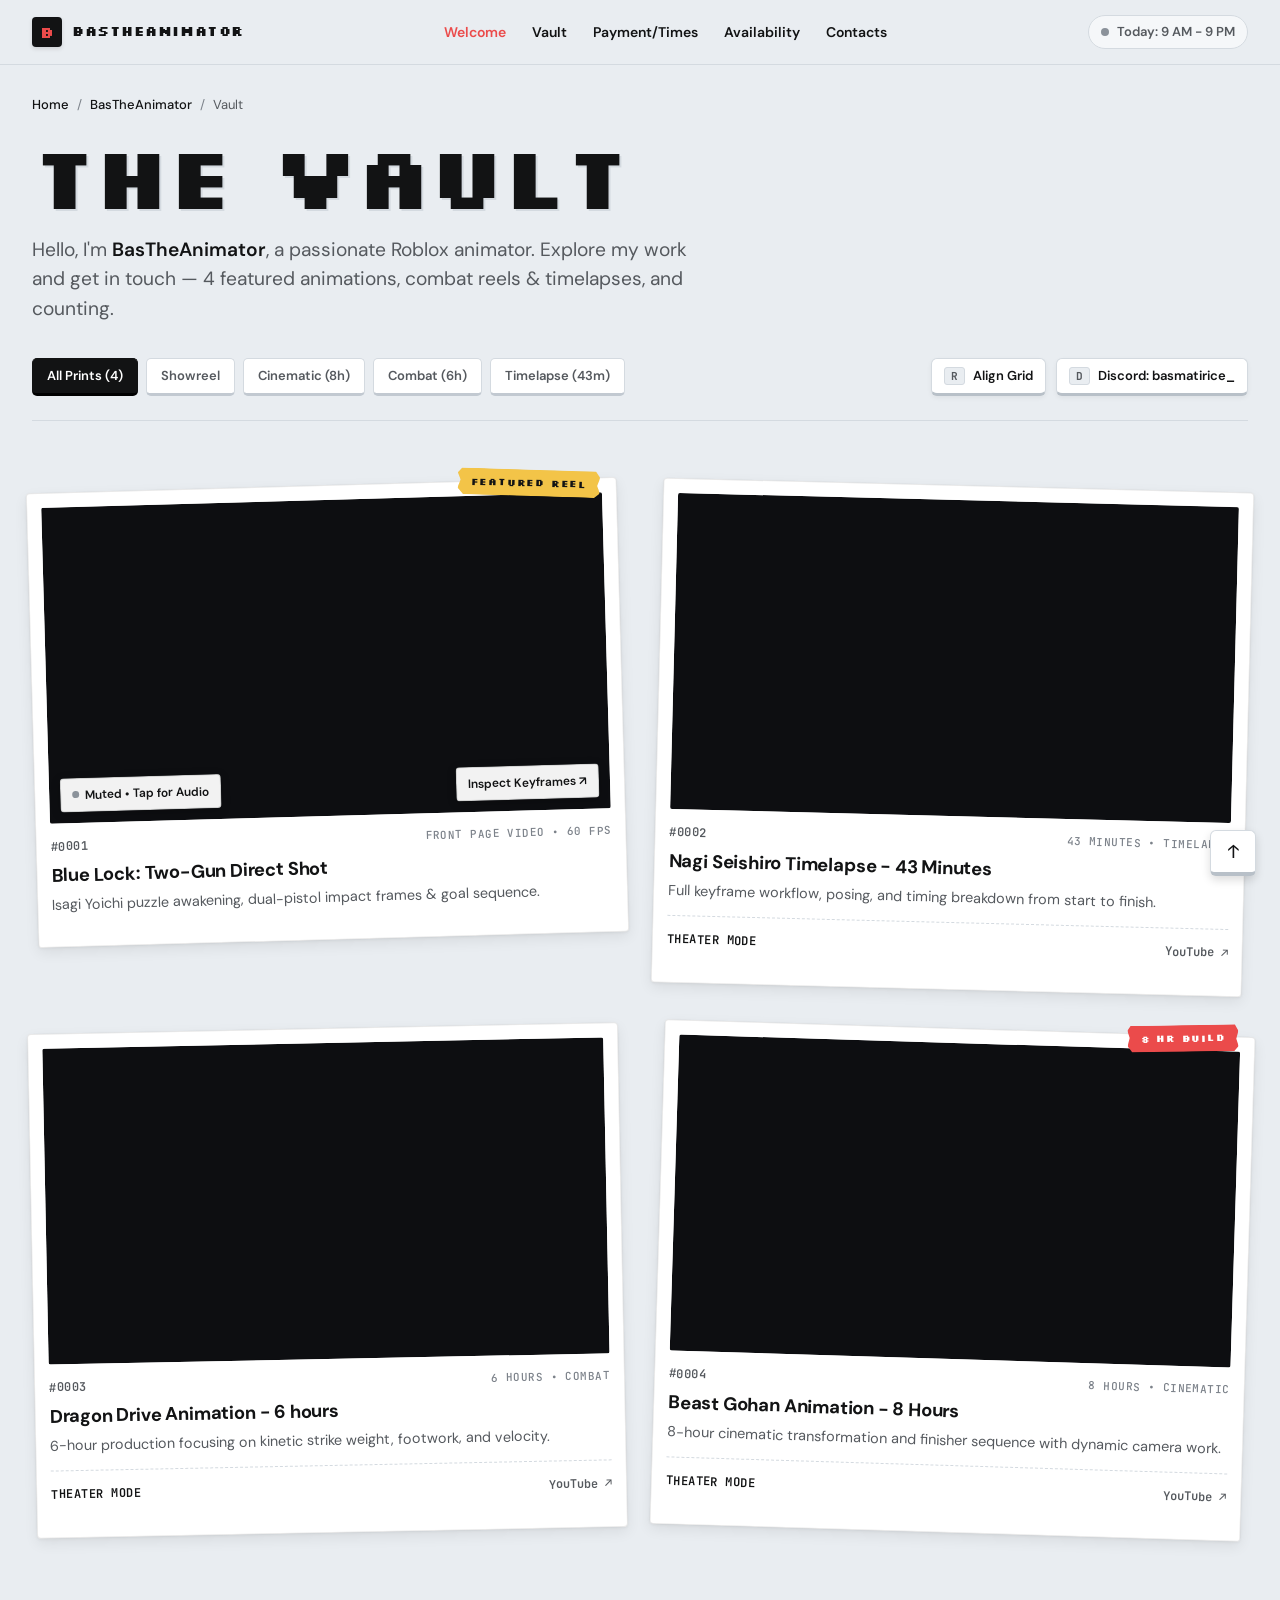
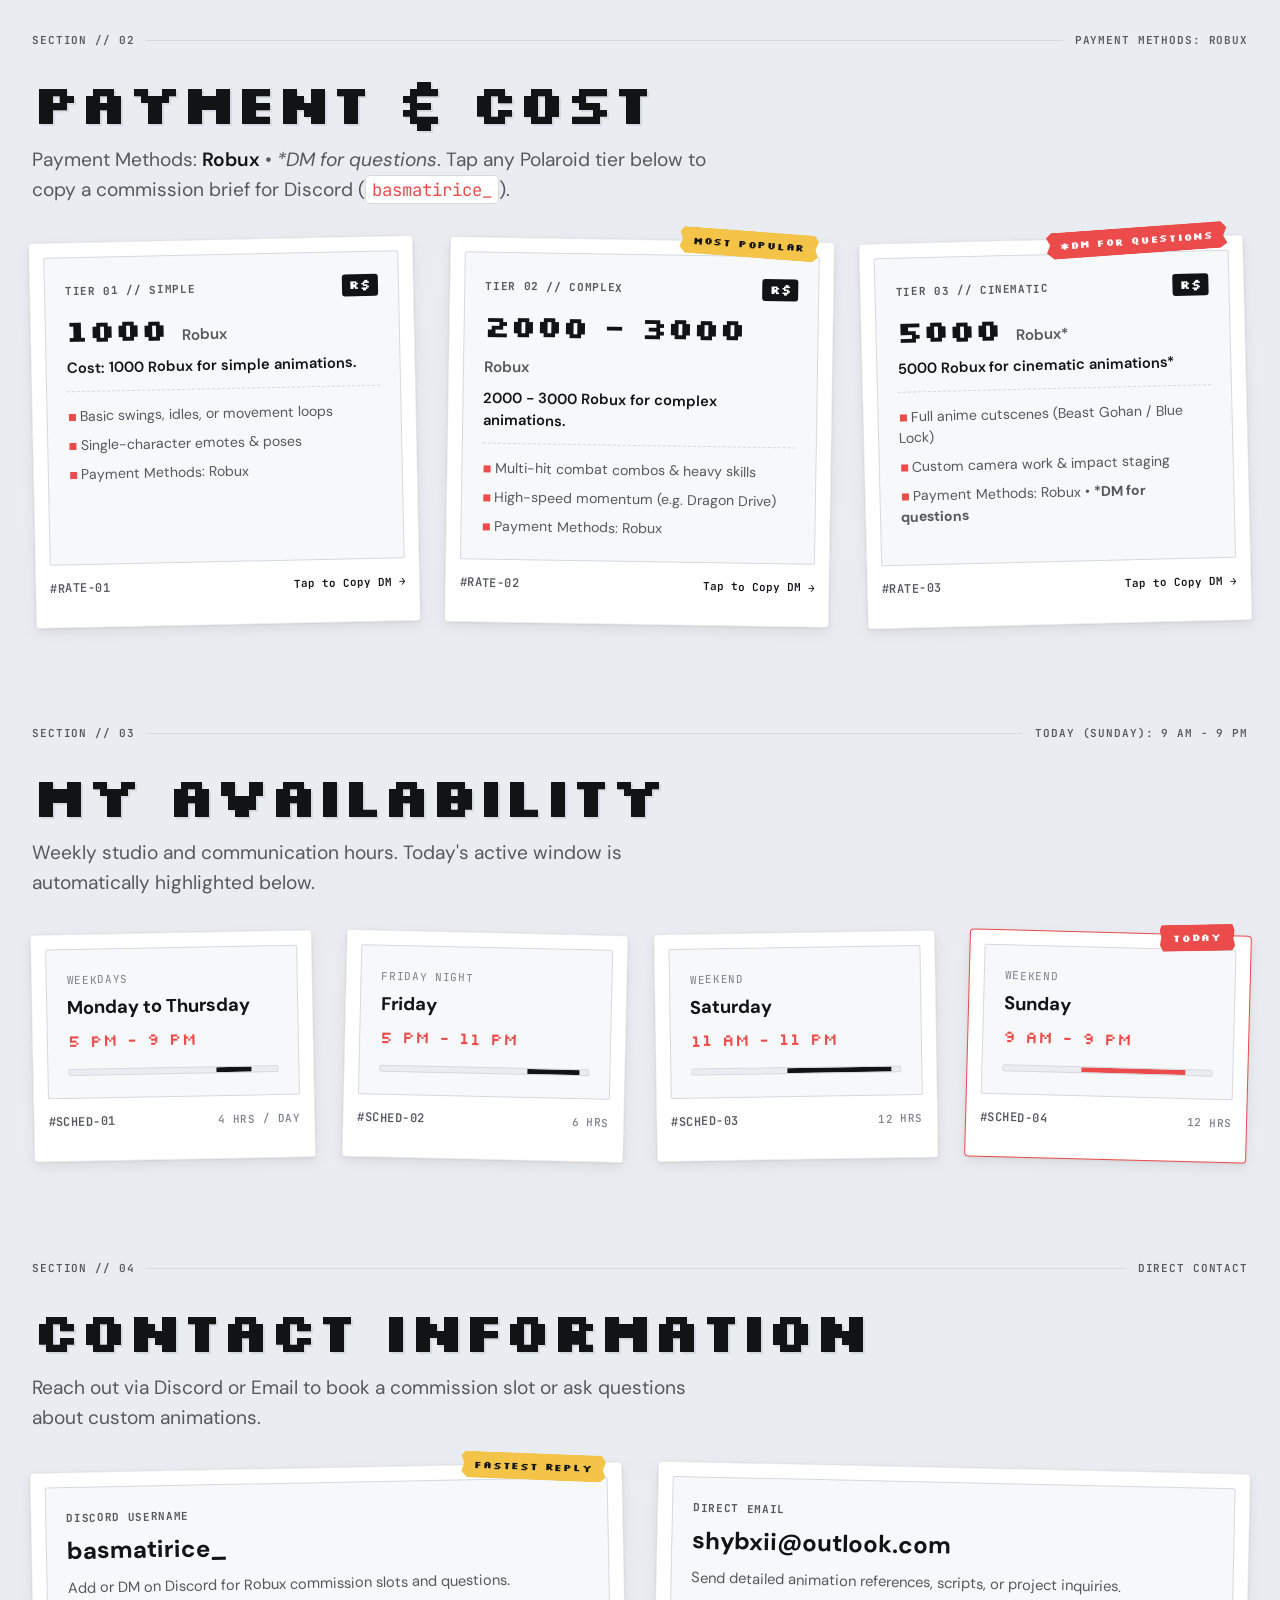
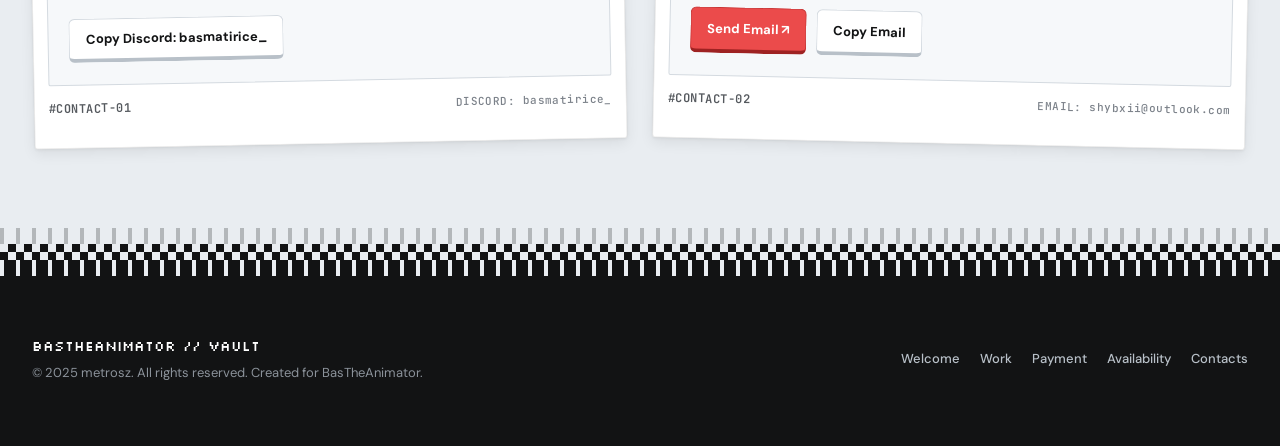
==== commit 40e8ca6c: "Remove Dark Studio v1 and optimize Vault portfolio for mobile" ====
--- a/index.html
+++ b/index.html
@@ -2,7 +2,8 @@
 <html lang="en">
 <head>
     <meta charset="UTF-8">
-    <meta name="viewport" content="width=device-width, initial-scale=1.0">
+    <meta name="viewport" content="width=device-width, initial-scale=1.0, viewport-fit=cover">
+    <meta name="theme-color" content="#e9edf1">
     <title>BasTheAnimator / THE VAULT — Roblox Animation Portfolio</title>
     <meta name="description" content="Hello, I'm BasTheAnimator, a passionate Roblox animator. Explore my animation vault, Robux commission rates, availability, and contact info.">
     <!-- Google Fonts: Silkscreen (8-bit Pixel Display), DM Sans (Clean UI Body), JetBrains Mono (Archive IDs) -->
@@ -31,17 +32,16 @@
                     <li><a href="#payment-times" class="vault-nav__link">Payment/Times</a></li>
                     <li><a href="#availability" class="vault-nav__link">Availability</a></li>
                     <li><a href="#contacts" class="vault-nav__link">Contacts</a></li>
-                    <li><a href="studio.html" class="vault-nav__link vault-nav__link--alt" title="Switch to saved Dark Studio design">Studio v1 &nearr;</a></li>
                 </ul>
             </nav>
 
-            <!-- Right: Live Schedule Status Pill -->
+            <!-- Right: Live Schedule Status Pill & Mobile Menu Toggle -->
             <div class="vault-header__right">
                 <a href="#availability" class="live-pill" id="headerStatusPill" title="View weekly availability schedule">
                     <span class="live-pill__dot" id="headerStatusDot"></span>
                     <span class="live-pill__text" id="headerStatusText">Commissions Open</span>
                 </a>
-                <button class="mobile-toggle" id="mobileMenuBtn" aria-label="Toggle Menu" aria-expanded="false">
+                <button type="button" class="mobile-toggle" id="mobileMenuBtn" aria-label="Toggle Menu" aria-expanded="false" aria-controls="navLinks">
                     <span></span><span></span><span></span>
                 </button>
             </div>
@@ -105,14 +105,14 @@
                             <div class="tape-sticker" aria-hidden="true">FEATURED REEL</div>
 
                             <div class="print__frame print__frame--video">
-                                <video id="heroVideo" class="print__video" autoplay muted loop playsinline preload="auto">
+                                <video id="heroVideo" class="print__video" autoplay muted loop playsinline webkit-playsinline preload="auto">
                                     <source src="frontpagevideo.mp4" type="video/mp4">
                                     Your browser does not support the video tag.
                                 </video>
                                 <div class="print__overlay-controls">
                                     <button type="button" class="print-chip" id="soundToggleBtn">
                                         <span id="soundStatusDot" class="chip-dot"></span>
-                                        <span id="soundBtnLabel">Muted &bull; Click for Audio</span>
+                                        <span id="soundBtnLabel">Muted &bull; Tap for Audio</span>
                                     </button>
                                     <button type="button" class="print-chip" id="openReelModalBtn">
                                         <span>Inspect Keyframes &nearr;</span>
@@ -234,7 +234,7 @@
                 <div class="section-head section-head--compact">
                     <h2 class="section-head__title section-head__title--md">PAYMENT &amp; COST</h2>
                     <p class="section-head__subtitle">
-                        Payment Methods: <strong>Robux</strong> &bull; <em>*DM for questions</em>. Click any Polaroid tier below to copy a commission brief for Discord (<code>basmatirice_</code>).
+                        Payment Methods: <strong>Robux</strong> &bull; <em>*DM for questions</em>. Tap any Polaroid tier below to copy a commission brief for Discord (<code>basmatirice_</code>).
                     </p>
                 </div>
 
@@ -258,7 +258,7 @@
                         <div class="print__chin">
                             <div class="print__meta-row">
                                 <span class="print__caption">#RATE-01</span>
-                                <span class="print__action-hint">Click to Copy DM &rarr;</span>
+                                <span class="print__action-hint">Tap to Copy DM &rarr;</span>
                             </div>
                         </div>
                     </article>
@@ -282,7 +282,7 @@
                         <div class="print__chin">
                             <div class="print__meta-row">
                                 <span class="print__caption">#RATE-02</span>
-                                <span class="print__action-hint">Click to Copy DM &rarr;</span>
+                                <span class="print__action-hint">Tap to Copy DM &rarr;</span>
                             </div>
                         </div>
                     </article>
@@ -306,7 +306,7 @@
                         <div class="print__chin">
                             <div class="print__meta-row">
                                 <span class="print__caption">#RATE-03</span>
-                                <span class="print__action-hint">Click to Copy DM &rarr;</span>
+                                <span class="print__action-hint">Tap to Copy DM &rarr;</span>
                             </div>
                         </div>
                     </article>
@@ -490,7 +490,6 @@
                 <a href="#payment-times">Payment</a>
                 <a href="#availability">Availability</a>
                 <a href="#contacts">Contacts</a>
-                <a href="studio.html">Studio Dark (v1)</a>
             </div>
         </div>
     </footer>
@@ -506,7 +505,7 @@
         <div class="vault-modal__polaroid">
             <div class="vault-modal__top">
                 <span class="vault-modal__id" id="modalCaption">#0001 // INSPECTOR</span>
-                <button type="button" class="keycap-close" id="closeModalBtn" aria-label="Close modal">ESC</button>
+                <button type="button" class="keycap-close" id="closeModalBtn" aria-label="Close modal">ESC &times;</button>
             </div>
             <div class="vault-modal__stage" id="modalStage">
                 <!-- Populated dynamically with video + frame controls or YouTube embed -->
--- a/styles.css
+++ b/styles.css
@@ -1,5 +1,5 @@
 /* ==========================================================================
-   BasTheAnimator — "THE VAULT" Stylesheet (Inspired by ohnyfans.com/vault)
+   BasTheAnimator — "THE VAULT" Stylesheet (Desktop + Mobile Optimized)
    ========================================================================== */
 
 :root {
@@ -31,11 +31,13 @@
     margin: 0;
     padding: 0;
     box-sizing: border-box;
+    -webkit-tap-highlight-color: transparent;
 }
 
 html {
     scroll-behavior: smooth;
     scroll-padding-top: 84px;
+    overflow-x: hidden;
 }
 
 body {
@@ -45,6 +47,7 @@
     line-height: 1.5;
     -webkit-font-smoothing: antialiased;
     overflow-x: hidden;
+    width: 100%;
 }
 
 .hidden {
@@ -72,7 +75,7 @@
     position: sticky;
     top: 0;
     z-index: 100;
-    background: rgba(233, 237, 241, 0.92);
+    background: rgba(233, 237, 241, 0.94);
     backdrop-filter: blur(10px);
     -webkit-backdrop-filter: blur(10px);
     border-bottom: 1px solid var(--border-light);
@@ -81,19 +84,20 @@
 .vault-header__inner {
     max-width: 1440px;
     margin: 0 auto;
-    padding: 16px 32px;
+    padding: 15px 32px;
     display: flex;
     align-items: center;
     justify-content: space-between;
-    gap: 20px;
+    gap: 16px;
 }
 
 .vault-brand {
     display: inline-flex;
     align-items: center;
-    gap: 11px;
+    gap: 10px;
     text-decoration: none;
     color: var(--text-ink);
+    flex-shrink: 0;
 }
 
 .vault-brand__avatar {
@@ -147,25 +151,10 @@
     color: var(--accent-red);
 }
 
-.vault-nav__link--alt {
-    font-family: var(--font-mono);
-    font-size: 12px;
-    padding: 4px 9px;
-    border-radius: 4px;
-    background: rgba(18, 19, 20, 0.06);
-    border: 1px solid var(--border-light);
-    color: var(--text-muted);
-}
-
-.vault-nav__link--alt:hover {
-    background: var(--text-ink);
-    color: #ffffff;
-}
-
 .vault-header__right {
     display: flex;
     align-items: center;
-    gap: 12px;
+    gap: 10px;
 }
 
 .live-pill {
@@ -177,21 +166,25 @@
     font-size: 13px;
     font-weight: 600;
     color: var(--text-muted);
-    padding: 5px 11px;
+    padding: 6px 12px;
     border-radius: 999px;
+    background: rgba(255, 255, 255, 0.55);
+    border: 1px solid var(--border-light);
     transition: color 0.15s ease, background 0.15s ease;
+    white-space: nowrap;
 }
 
 .live-pill:hover {
     color: var(--text-ink);
-    background: rgba(18, 19, 20, 0.05);
+    background: #ffffff;
 }
 
 .live-pill__dot {
-    width: 9px;
-    height: 9px;
+    width: 8px;
+    height: 8px;
     border-radius: 50%;
     background: #8b929a;
+    flex-shrink: 0;
 }
 
 .live-pill__dot.is-online {
@@ -208,13 +201,23 @@
 .mobile-toggle {
     display: none;
     flex-direction: column;
+    justify-content: center;
+    align-items: center;
     gap: 4px;
+    width: 42px;
+    height: 42px;
     background: var(--bg-paper);
     border: 1px solid var(--border-light);
     border-bottom: 3px solid #b8c0c8;
-    border-radius: 5px;
-    padding: 8px;
+    border-radius: 6px;
     cursor: pointer;
+    flex-shrink: 0;
+    transition: transform 0.1s ease;
+}
+
+.mobile-toggle:active {
+    transform: translateY(2px);
+    border-bottom-width: 1px;
 }
 
 .mobile-toggle span {
@@ -222,6 +225,19 @@
     height: 2px;
     background: var(--text-ink);
     display: block;
+    transition: transform 0.2s ease, opacity 0.2s ease;
+}
+
+.mobile-toggle.is-open span:nth-child(1) {
+    transform: translateY(6px) rotate(45deg);
+}
+
+.mobile-toggle.is-open span:nth-child(2) {
+    opacity: 0;
+}
+
+.mobile-toggle.is-open span:nth-child(3) {
+    transform: translateY(-6px) rotate(-45deg);
 }
 
 /* ==========================================================================
@@ -235,10 +251,11 @@
 .breadcrumb {
     display: flex;
     align-items: center;
+    flex-wrap: wrap;
     gap: 8px;
     font-size: 13px;
     color: var(--text-muted);
-    margin-bottom: 18px;
+    margin-bottom: 16px;
 }
 
 .breadcrumb a {
@@ -270,25 +287,26 @@
 .section-head__title {
     font-family: var(--font-pixel);
     font-weight: 700;
-    font-size: clamp(2.8rem, 6.8vw, 5.8rem);
-    line-height: 1.02;
+    font-size: clamp(2.35rem, 6.8vw, 5.8rem);
+    line-height: 1.04;
     letter-spacing: -0.03em;
     text-transform: uppercase;
     color: var(--text-ink);
     text-shadow: 2px 2px 0 var(--border-light);
     margin-bottom: 14px;
+    word-break: break-word;
 }
 
 .section-head__title--md {
-    font-size: clamp(2rem, 4.4vw, 3.6rem);
+    font-size: clamp(1.75rem, 4.4vw, 3.6rem);
 }
 
 .section-head__subtitle {
-    font-size: clamp(1.05rem, 1.5vw, 1.25rem);
+    font-size: clamp(0.98rem, 1.5vw, 1.22rem);
     font-weight: 400;
     color: var(--text-muted);
     max-width: 680px;
-    line-height: 1.5;
+    line-height: 1.55;
 }
 
 .section-head__subtitle strong {
@@ -315,8 +333,8 @@
     align-items: center;
     justify-content: space-between;
     flex-wrap: wrap;
-    gap: 16px;
-    padding-top: 8px;
+    gap: 14px;
+    padding-top: 6px;
     padding-bottom: 24px;
     border-bottom: 1px solid var(--border-light);
 }
@@ -332,18 +350,19 @@
     border: 1px solid var(--border-light);
     border-bottom: 3px solid #c2c9d1;
     border-radius: 5px;
-    padding: 7px 14px;
+    padding: 8px 14px;
+    min-height: 38px;
     font-family: var(--font-sans);
     font-size: 13px;
     font-weight: 600;
     color: var(--text-muted);
     cursor: pointer;
+    white-space: nowrap;
     transition: all 0.12s ease;
 }
 
 .vault-filter:hover {
     color: var(--text-ink);
-    transform: translateY(-1px);
 }
 
 .vault-filter:active {
@@ -368,12 +387,14 @@
 .keycap-pill {
     display: inline-flex;
     align-items: center;
+    justify-content: center;
     gap: 8px;
     background: var(--bg-paper);
     border: 1px solid var(--border-light);
     border-bottom: 3px solid #b8c0c8;
     border-radius: 6px;
-    padding: 6px 12px;
+    padding: 7px 12px;
+    min-height: 38px;
     font-family: var(--font-sans);
     font-size: 13px;
     font-weight: 600;
@@ -440,21 +461,23 @@
         border-color 0.2s ease;
 }
 
-.print:hover {
-    transform: rotate(0deg) translateY(-8px) scale(1.018);
-    box-shadow: var(--shadow-polaroid-hover);
-    z-index: 10;
-}
-
-.print:hover .print__caption {
-    color: var(--accent-red);
+@media (hover: hover) {
+    .print:hover {
+        transform: rotate(0deg) translateY(-8px) scale(1.018);
+        box-shadow: var(--shadow-polaroid-hover);
+        z-index: 10;
+    }
+
+    .print:hover .print__caption {
+        color: var(--accent-red);
+    }
 }
 
 /* Torn Masking Tape Decal */
 .tape-sticker {
     position: absolute;
     top: -11px;
-    right: 18px;
+    right: 16px;
     z-index: 5;
     background: var(--accent-yellow);
     color: var(--text-ink);
@@ -462,7 +485,7 @@
     font-size: 10px;
     font-weight: 700;
     letter-spacing: 0.08em;
-    padding: 6px 14px;
+    padding: 6px 13px;
     transform: rotate(3.2deg);
     box-shadow: 0 3px 6px rgba(0, 0, 0, 0.14);
     clip-path: polygon(
@@ -512,12 +535,14 @@
     pointer-events: auto;
     display: inline-flex;
     align-items: center;
+    justify-content: center;
     gap: 6px;
-    background: rgba(255, 255, 255, 0.94);
-    color: var(--text-ink);
-    border: 1px solid rgba(18, 19, 20, 0.15);
+    background: rgba(255, 255, 255, 0.95);
+    color: var(--text-ink);
+    border: 1px solid rgba(18, 19, 20, 0.16);
     border-radius: 4px;
-    padding: 5px 10px;
+    padding: 7px 11px;
+    min-height: 34px;
     font-family: var(--font-sans);
     font-size: 12px;
     font-weight: 600;
@@ -526,7 +551,8 @@
     transition: all 0.15s ease;
 }
 
-.print-chip:hover {
+.print-chip:hover,
+.print-chip:active {
     background: var(--accent-red);
     color: #ffffff;
     border-color: var(--accent-red);
@@ -537,6 +563,7 @@
     height: 7px;
     border-radius: 50%;
     background: #8b929a;
+    flex-shrink: 0;
 }
 
 .chip-dot.is-unmuted {
@@ -557,6 +584,7 @@
     align-items: center;
     justify-content: space-between;
     gap: 8px;
+    flex-wrap: wrap;
 }
 
 .print__caption {
@@ -595,7 +623,7 @@
     align-items: center;
     justify-content: space-between;
     margin-top: 8px;
-    padding-top: 8px;
+    padding-top: 10px;
     border-top: 1px dashed var(--border-light);
 }
 
@@ -603,12 +631,13 @@
     background: none;
     border: none;
     font-family: var(--font-mono);
-    font-size: 11px;
+    font-size: 12px;
     font-weight: 600;
     color: var(--text-ink);
     cursor: pointer;
     text-transform: uppercase;
     letter-spacing: 0.04em;
+    padding: 4px 0;
 }
 
 .print__link-btn:hover {
@@ -618,10 +647,11 @@
 
 .print__ext-link {
     font-family: var(--font-mono);
-    font-size: 11px;
+    font-size: 12px;
     font-weight: 600;
     color: var(--text-muted);
     text-decoration: none;
+    padding: 4px 0;
 }
 
 .print__ext-link:hover {
@@ -643,7 +673,7 @@
 .section-divider {
     display: flex;
     align-items: center;
-    gap: 14px;
+    gap: 12px;
     margin-bottom: 24px;
 }
 
@@ -723,7 +753,7 @@
 
 .rate-price {
     font-family: var(--font-pixel);
-    font-size: 1.9rem;
+    font-size: clamp(1.55rem, 2.5vw, 1.9rem);
     font-weight: 700;
     color: var(--text-ink);
     line-height: 1.15;
@@ -791,7 +821,7 @@
 
 .sched-time {
     font-family: var(--font-pixel);
-    font-size: 1.1rem;
+    font-size: 1.05rem;
     color: var(--accent-red);
     margin-bottom: 16px;
 }
@@ -824,7 +854,7 @@
 /* Contact Cards */
 .contact-value {
     font-family: var(--font-sans);
-    font-size: 1.5rem;
+    font-size: clamp(1.25rem, 2.2vw, 1.5rem);
     font-weight: 700;
     color: var(--text-ink);
     margin: 6px 0 8px;
@@ -862,7 +892,8 @@
     border: 1px solid var(--border-light);
     border-bottom: 4px solid #b8c0c8;
     border-radius: 6px;
-    padding: 10px 16px;
+    padding: 11px 16px;
+    min-height: 44px;
     font-family: var(--font-sans);
     font-size: 13px;
     font-weight: 700;
@@ -912,7 +943,6 @@
 }
 
 .dither-row--1 {
-    background-image: radial-gradient(square, var(--bg-dark) 25%, transparent 25%);
     background-image: linear-gradient(90deg, var(--bg-dark) 25%, transparent 25%);
     opacity: 0.25;
 }
@@ -941,7 +971,7 @@
 .vault-footer {
     background: var(--bg-dark);
     color: #e9edf1;
-    padding: 48px 0 56px;
+    padding: 48px 0 64px;
 }
 
 .vault-footer__inner {
@@ -989,8 +1019,8 @@
 
 .back-to-top {
     position: fixed;
-    bottom: 26px;
-    right: 26px;
+    bottom: 24px;
+    right: 24px;
     z-index: 95;
     width: 46px;
     height: 46px;
@@ -1031,13 +1061,13 @@
     display: flex;
     align-items: center;
     justify-content: center;
-    padding: 24px;
+    padding: 16px;
 }
 
 .vault-modal__backdrop {
     position: absolute;
     inset: 0;
-    background: rgba(18, 19, 20, 0.78);
+    background: rgba(18, 19, 20, 0.82);
     backdrop-filter: blur(5px);
 }
 
@@ -1046,9 +1076,11 @@
     z-index: 2;
     width: 100%;
     max-width: 960px;
+    max-height: 92dvh;
+    overflow-y: auto;
     background: var(--bg-paper);
     border-radius: 5px;
-    padding: 16px 16px 28px 16px;
+    padding: 14px 14px 24px 14px;
     box-shadow: 0 30px 60px rgba(0, 0, 0, 0.45);
 }
 
@@ -1056,6 +1088,7 @@
     display: flex;
     align-items: center;
     justify-content: space-between;
+    gap: 10px;
     margin-bottom: 12px;
 }
 
@@ -1071,10 +1104,12 @@
     border: 1px solid var(--border-light);
     border-bottom: 3px solid #b8c0c8;
     border-radius: 4px;
-    padding: 4px 10px;
+    padding: 6px 12px;
+    min-height: 36px;
     font-family: var(--font-mono);
-    font-size: 11px;
-    font-weight: 700;
+    font-size: 12px;
+    font-weight: 700;
+    color: var(--text-ink);
     cursor: pointer;
 }
 
@@ -1111,8 +1146,8 @@
 
 .vault-toast {
     position: fixed;
-    bottom: 26px;
-    left: 26px;
+    bottom: 24px;
+    left: 24px;
     z-index: 300;
     display: inline-flex;
     align-items: center;
@@ -1129,6 +1164,7 @@
     transform: translateY(140%);
     opacity: 0;
     transition: transform 0.22s ease, opacity 0.22s ease;
+    max-width: calc(100vw - 96px);
 }
 
 .vault-toast.visible {
@@ -1142,10 +1178,11 @@
     font-family: var(--font-pixel);
     font-size: 10px;
     padding: 3px 7px;
+    flex-shrink: 0;
 }
 
 /* ==========================================================================
-   Responsive Design
+   Tablet & Mobile Responsive Optimization
    ========================================================================== */
 
 @media (max-width: 1024px) {
@@ -1159,37 +1196,185 @@
 }
 
 @media (max-width: 768px) {
+    .vault-header__inner {
+        padding: 12px 16px;
+    }
+
+    .vault-brand__wordmark {
+        font-size: 12px;
+    }
+
     .mobile-toggle {
         display: flex;
     }
 
     .vault-nav__list {
-        position: absolute;
-        top: 64px;
-        left: 16px;
-        right: 16px;
+        position: fixed;
+        top: 67px;
+        left: 12px;
+        right: 12px;
         background: var(--bg-paper);
         border: 1px solid var(--border-light);
+        border-bottom: 4px solid #b8c0c8;
         border-radius: 6px;
-        padding: 16px;
+        padding: 12px;
         flex-direction: column;
-        align-items: flex-start;
-        gap: 14px;
+        align-items: stretch;
+        gap: 4px;
         display: none;
         box-shadow: var(--shadow-polaroid-hover);
+        z-index: 150;
     }
 
     .vault-nav__list.open {
         display: flex;
+    }
+
+    .vault-nav__link {
+        display: block;
+        padding: 12px 14px;
+        border-radius: 4px;
+        font-size: 15px;
+    }
+
+    .vault-nav__link.is-active,
+    .vault-nav__link:active {
+        background: var(--bg-canvas);
+    }
+
+    .vault-container {
+        padding: 0 16px;
+    }
+
+    .vault-hero {
+        padding: 20px 0 22px;
+    }
+
+    /* Horizontally scrollable filter pills on mobile for one-thumb use */
+    .vault-toolbar {
+        flex-direction: column;
+        align-items: stretch;
+        gap: 12px;
+    }
+
+    .vault-filters {
+        flex-wrap: nowrap;
+        overflow-x: auto;
+        padding-bottom: 4px;
+        -webkit-overflow-scrolling: touch;
+        scrollbar-width: none;
+    }
+
+    .vault-filters::-webkit-scrollbar {
+        display: none;
+    }
+
+    .vault-desk-actions {
+        width: 100%;
+    }
+
+    .vault-desk-actions .keycap-pill {
+        flex: 1;
     }
 
     .vault-index__grid,
     .polaroid-row--2,
     .polaroid-row--4 {
         grid-template-columns: 1fr;
-    }
-
-    .vault-container {
-        padding: 0 18px;
-    }
-}
+        gap: 28px;
+    }
+
+    /* Soften Polaroid tilt on narrow mobile screens so corners never clip */
+    .print {
+        transform: rotate(calc(var(--tilt, 0deg) * 0.3));
+        padding: 11px 11px 24px 11px;
+    }
+
+    .section-divider__meta {
+        display: none;
+    }
+
+    .vault-section {
+        padding: 36px 0 44px;
+    }
+
+    .vault-section--last {
+        padding-bottom: 64px;
+    }
+
+    .back-to-top {
+        bottom: 16px;
+        right: 16px;
+        width: 44px;
+        height: 44px;
+    }
+
+    .vault-toast {
+        bottom: 16px;
+        left: 16px;
+        max-width: calc(100vw - 84px);
+    }
+}
+
+@media (max-width: 520px) {
+    .live-pill__text {
+        max-width: 118px;
+        overflow: hidden;
+        text-overflow: ellipsis;
+    }
+
+    /* Dock showreel buttons cleanly below the video frame on small phones so video is 100% clear */
+    .print__frame--video {
+        aspect-ratio: auto;
+        background: transparent;
+        border: none;
+    }
+
+    .print__frame--video .print__video {
+        aspect-ratio: 16 / 9;
+        border-radius: 2px;
+        background: #0d0e11;
+    }
+
+    .print__overlay-controls {
+        position: static;
+        margin-top: 8px;
+        display: grid;
+        grid-template-columns: 1fr 1fr;
+        gap: 8px;
+    }
+
+    .print-chip {
+        width: 100%;
+        padding: 9px 8px;
+        font-size: 11.5px;
+        box-shadow: none;
+        background: var(--bg-paper-subtle);
+    }
+
+    .contact-actions {
+        flex-direction: column;
+    }
+
+    .contact-actions .keycap-btn {
+        width: 100%;
+    }
+
+    .vault-modal {
+        padding: 10px;
+    }
+
+    .vault-modal__polaroid {
+        padding: 12px 12px 18px 12px;
+    }
+
+    .vault-modal__controls {
+        width: 100%;
+    }
+
+    .vault-modal__controls .keycap-pill {
+        flex: 1;
+        padding: 8px 6px;
+        font-size: 12px;
+    }
+}
